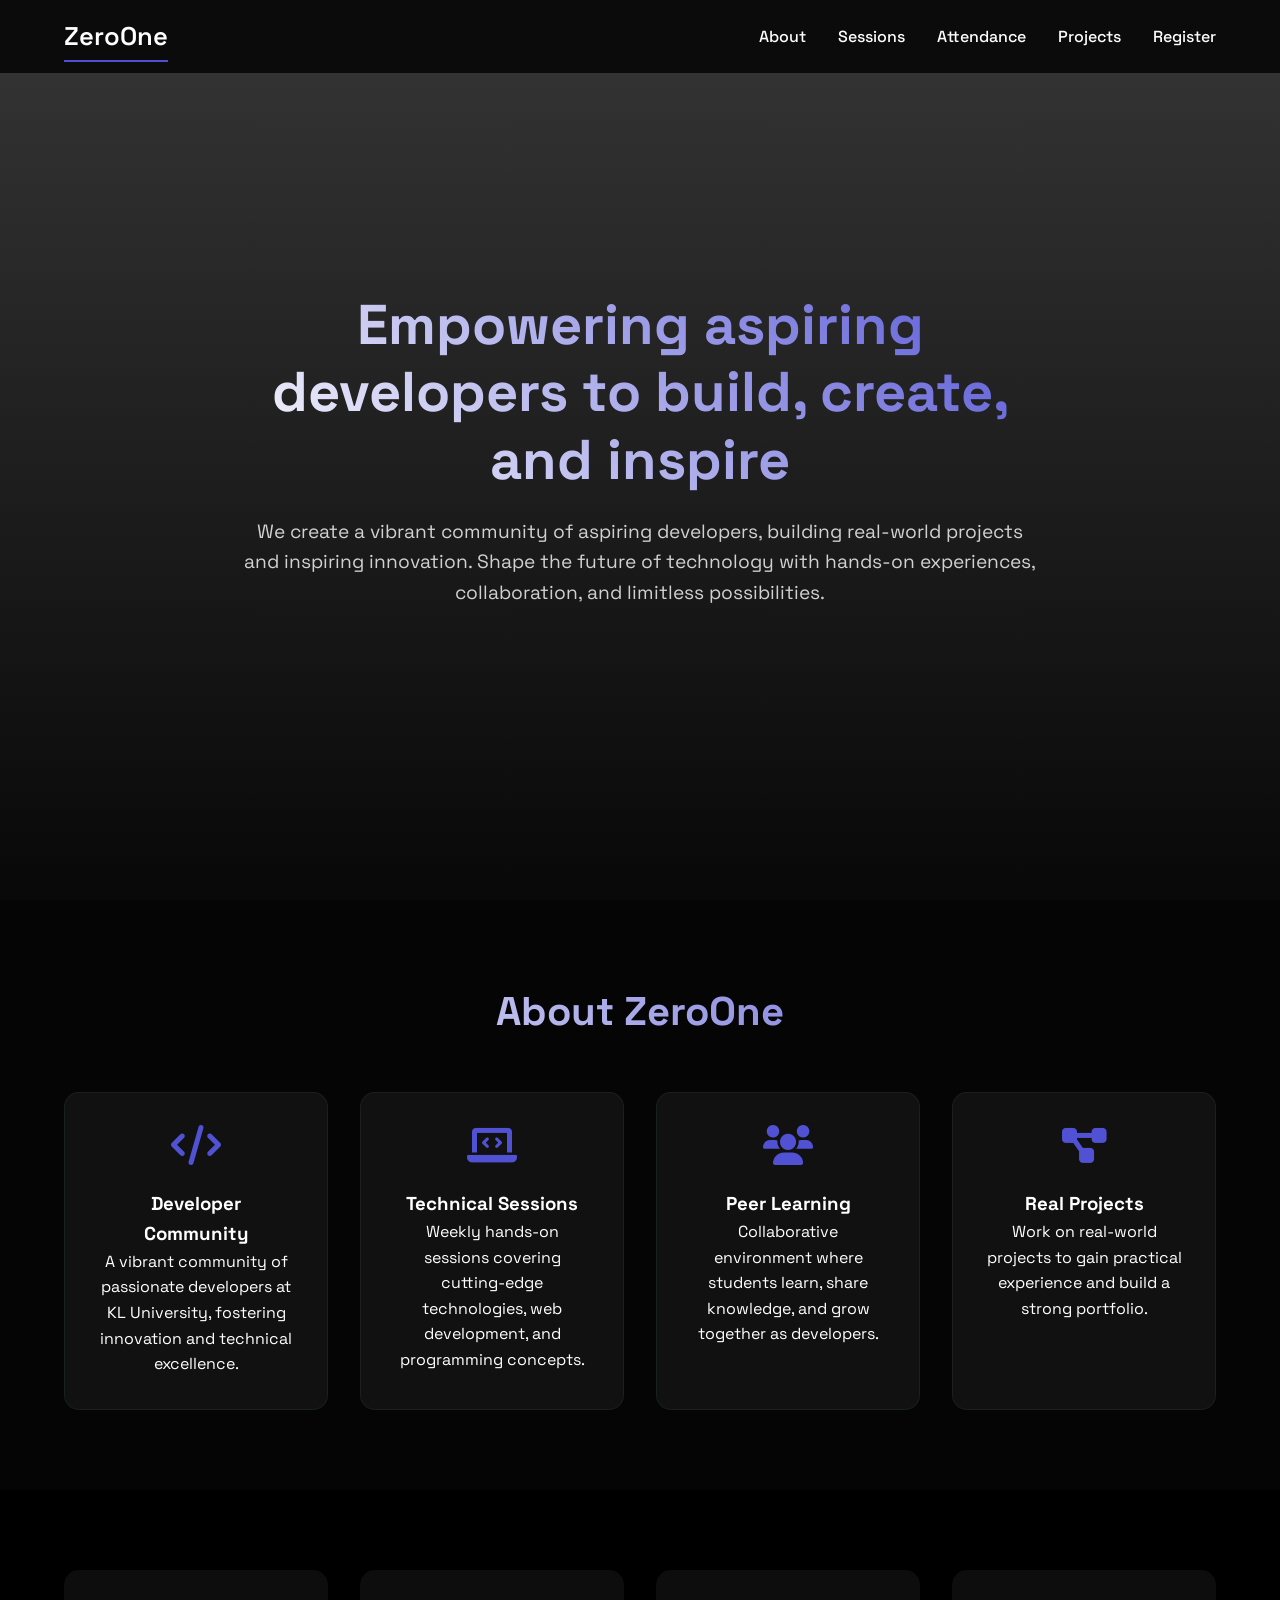
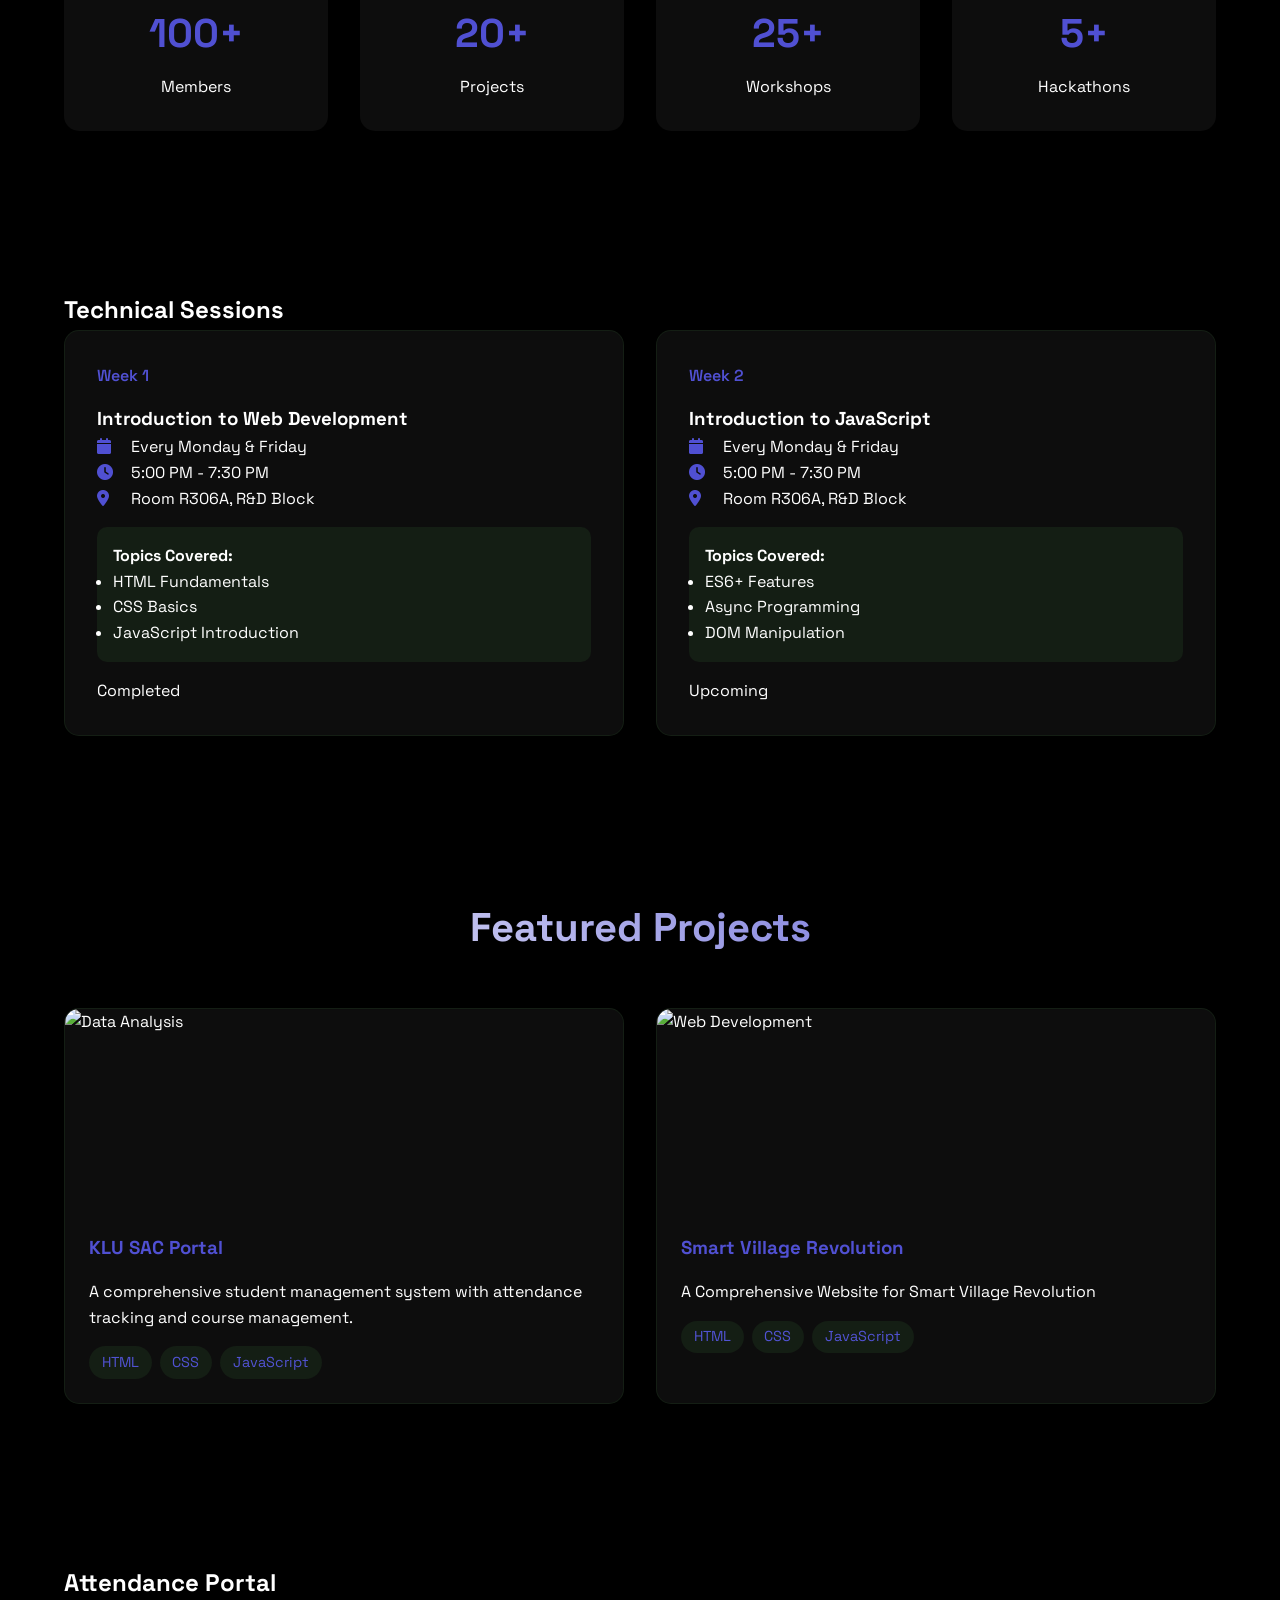
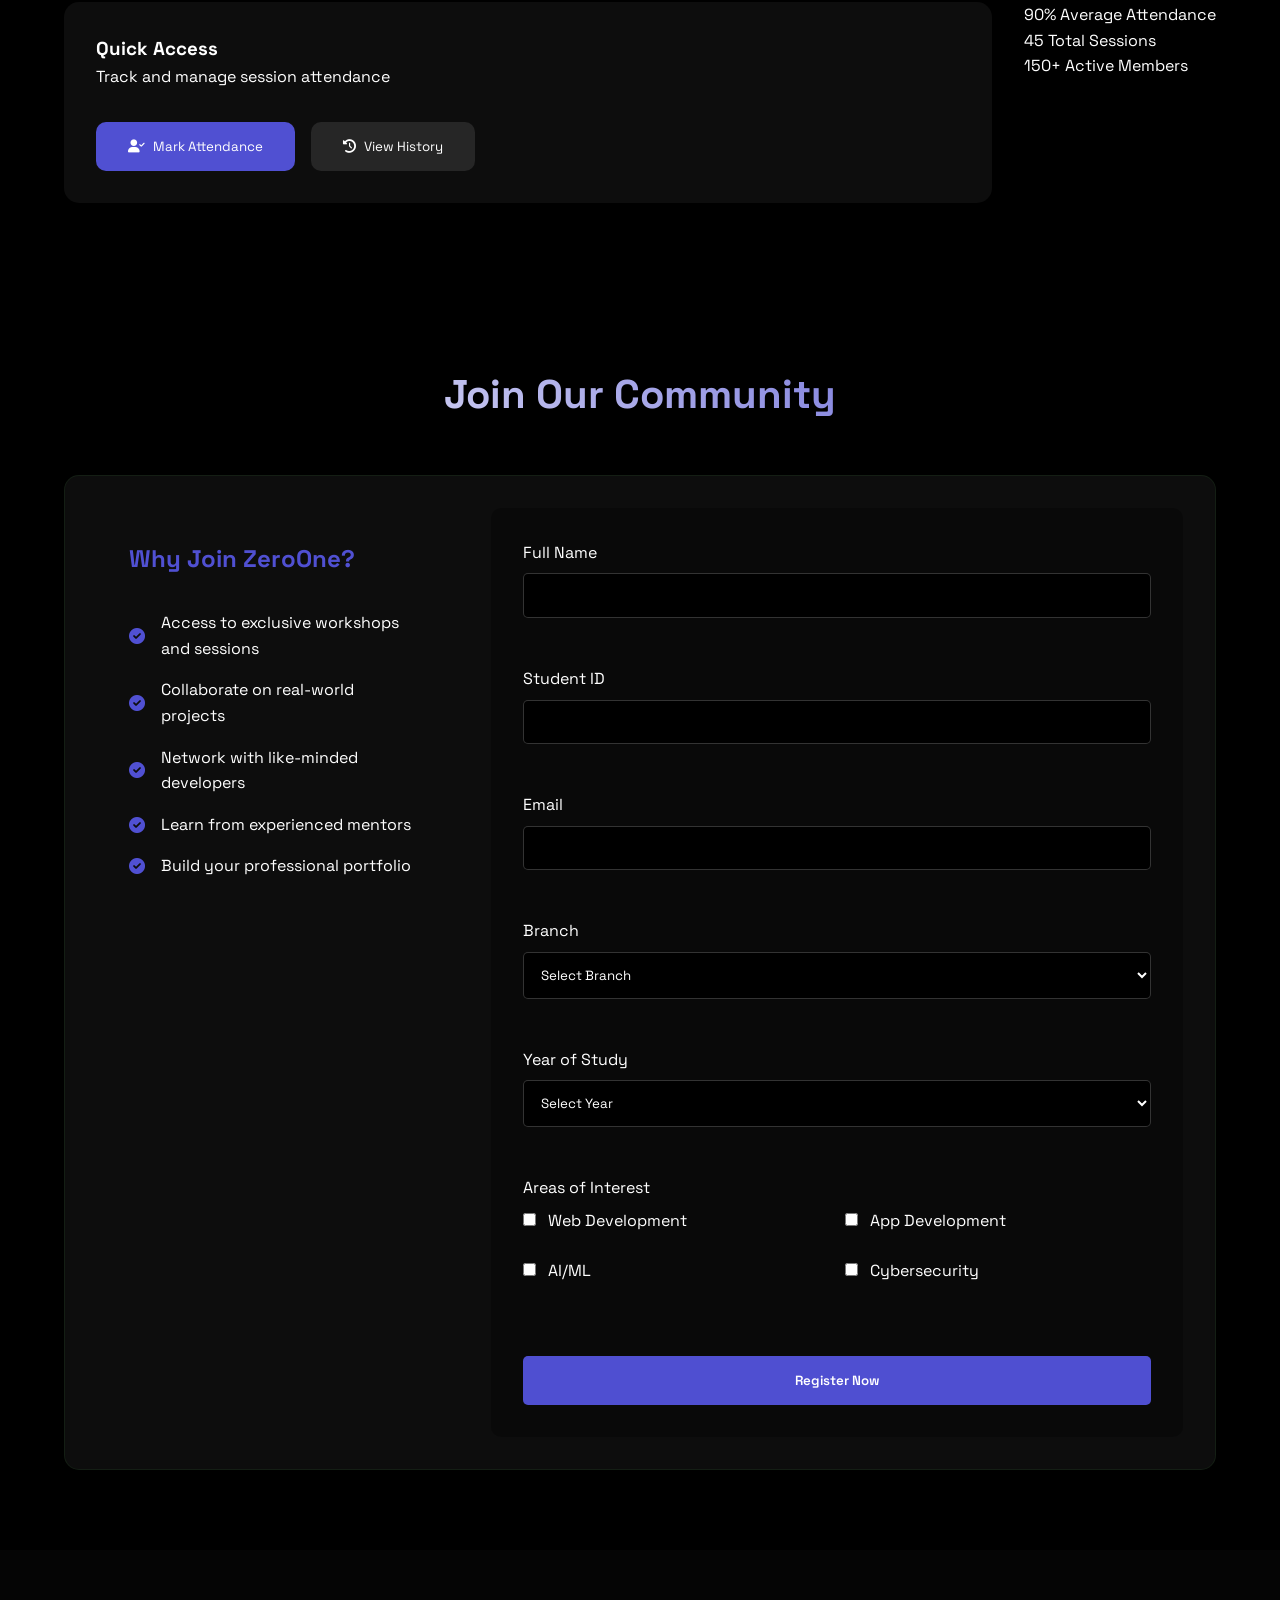
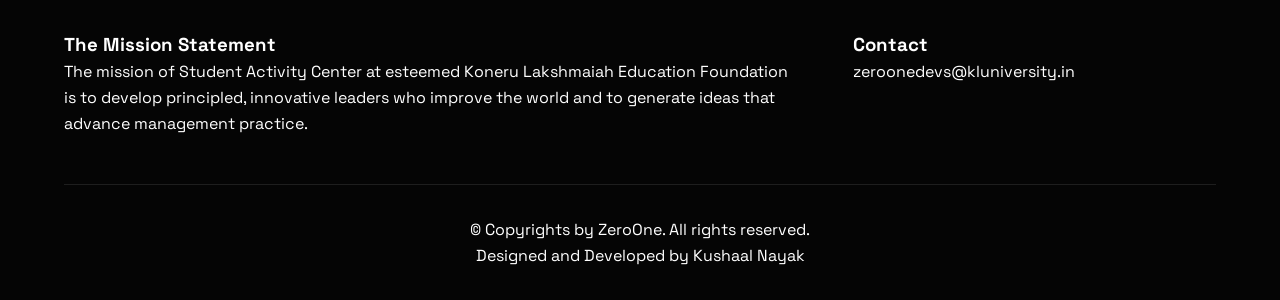
==== index.html @ 09f059a7 "added files" ====
<!DOCTYPE html>
<html lang="en">
<head>
    <meta charset="UTF-8">
    <meta name="viewport" content="width=device-width, initial-scale=1.0">
    <title>ZeroOne - KLU Developer Community</title>
    <link rel="stylesheet" href="index.css">
    <link href="https://fonts.googleapis.com/css2?family=Space+Grotesk:wght@400;500;600;700&display=swap" rel="stylesheet">
    <link rel="stylesheet" href="https://cdnjs.cloudflare.com/ajax/libs/font-awesome/6.0.0/css/all.min.css">
</head>
<body>
    <nav class="navbar">
        <div class="nav-content">
            <div class="logo">ZeroOne</div>
            <div class="nav-links">
                <a href="#about">About</a>
                <a href="#sessions">Sessions</a>
                <a href="#attendance">Attendance</a>
                <a href="#projects">Projects</a>
                <a href="#registration">Register</a>
            </div>
        </div>
    </nav>

    <section class="hero">
        <div class="hero-content">
            <h1>Empowering aspiring developers to build, create, and inspire</h1>
            <p>We create a vibrant community of aspiring developers, building real-world projects and inspiring innovation. Shape the future of technology with hands-on experiences, collaboration, and limitless possibilities.</p>
        </div>
    </section>

    <section id="about" class="about-club">
        <div class="club-info">
            <h2>About ZeroOne</h2>
            <div class="highlight-points">
                <div class="point-card">
                    <i class="fas fa-code"></i>
                    <h3>Developer Community</h3>
                    <p>A vibrant community of passionate developers at KL University, fostering innovation and technical excellence.</p>
                </div>
                <div class="point-card">
                    <i class="fas fa-laptop-code"></i>
                    <h3>Technical Sessions</h3>
                    <p>Weekly hands-on sessions covering cutting-edge technologies, web development, and programming concepts.</p>
                </div>
                <div class="point-card">
                    <i class="fas fa-users"></i>
                    <h3>Peer Learning</h3>
                    <p>Collaborative environment where students learn, share knowledge, and grow together as developers.</p>
                </div>
                <div class="point-card">
                    <i class="fas fa-project-diagram"></i>
                    <h3>Real Projects</h3>
                    <p>Work on real-world projects to gain practical experience and build a strong portfolio.</p>
                </div>
            </div>
        </div>
    </section>

    <section class="stats">
        <div class="stat-item">
            <h2>100+</h2>
            <p>Members</p>
        </div>
        <div class="stat-item">
            <h2>20+</h2>
            <p>Projects</p>
        </div>
        <div class="stat-item">
            <h2>25+</h2>
            <p>Workshops</p>
        </div>
        <div class="stat-item">
            <h2>5+</h2>
            <p>Hackathons</p>
        </div>
    </section>

    <section id="sessions" class="sessions">
        <h2>Technical Sessions</h2>
        <div class="session-grid">
            <div class="session-card">
                <div class="session-date">Week 1</div>
                <h3>Introduction to Web Development</h3>
                <div class="session-details">
                    <p><i class="fas fa-calendar"></i> Every Monday & Friday</p>
                    <p><i class="fas fa-clock"></i> 5:00 PM - 7:30 PM</p>
                    <p><i class="fas fa-map-marker-alt"></i> Room R306A, R&D Block</p>
                </div>
                <div class="session-topics">
                    <h4>Topics Covered:</h4>
                    <ul>    
                        <li>HTML Fundamentals</li>
                        <li>CSS Basics</li>
                        <li>JavaScript Introduction</li>
                    </ul>
                </div>
                <div class="session-status completed">Completed</div>
            </div>

            <div class="session-card">
                <div class="session-date">Week 2</div>
                <h3>Introduction to JavaScript</h3>
                <div class="session-details">
                    <p><i class="fas fa-calendar"></i> Every Monday & Friday</p>
                    <p><i class="fas fa-clock"></i> 5:00 PM - 7:30 PM</p>
                    <p><i class="fas fa-map-marker-alt"></i> Room R306A, R&D Block</p>
                </div>
                <div class="session-topics">
                    <h4>Topics Covered:</h4>
                    <ul>
                        <li>ES6+ Features</li>
                        <li>Async Programming</li>
                        <li>DOM Manipulation</li>
                    </ul>
                </div>
                <div class="session-status upcoming">Upcoming</div>
            </div>
        </div>
    </section>

    <section id="projects" class="projects">
        <h2>Featured Projects</h2>
        <div class="project-grid">
            <div class="project-card">
                <div class="project-image">
                    <img src="sac.png" alt="Data Analysis">
                </div>
                <div class="project-content">
                    <h3>KLU SAC Portal</h3>
                    <p>A comprehensive student management system with attendance tracking and course management.</p>
                    <div class="tech-stack">
                        <span>HTML</span>
                        <span>CSS</span>
                        <span>JavaScript</span>
                    </div>
                </div>
            </div>
            <div class="project-card">
                <div class="project-image">
                    <img src="svr.png" alt="Web Development">
                </div>
                <div class="project-content">
                    <h3>Smart Village Revolution</h3>
                    <p>A Comprehensive Website for Smart Village Revolution</p>
                    <div class="tech-stack">
                        <span>HTML</span>
                        <span>CSS</span>
                        <span>JavaScript</span>
                    </div>
                </div>
            </div>
        </div>
    </section>

    <section id="attendance" class="attendance-section">
        <h2>Attendance Portal</h2>
        <div class="attendance-overview">
            <div class="overview-card">
                <div class="overview-header">
                    <h3>Quick Access</h3>
                    <p>Track and manage session attendance</p>
                </div>
                <div class="overview-actions">
                    <button class="action-btn primary" onclick="showAttendanceForm()">
                        <i class="fas fa-user-check"></i>
                        Mark Attendance
                    </button>
                    <button class="action-btn secondary" onclick="showAttendanceHistory()">
                        <i class="fas fa-history"></i>
                        View History
                    </button>
                </div>
            </div>
            <div class="overview-stats">
                <div class="stat-box">
                    <span class="stat-number">90%</span>
                    <span class="stat-label">Average Attendance</span>
                </div>
                <div class="stat-box">
                    <span class="stat-number">45</span>
                    <span class="stat-label">Total Sessions</span>
                </div>
                <div class="stat-box">
                    <span class="stat-number">150+</span>
                    <span class="stat-label">Active Members</span>
                </div>
            </div>
        </div>

        <div id="attendanceModal" class="modal">
            <div class="modal-content">
                <h3>Mark Attendance</h3>
                <form id="attendanceForm">
                    <div class="form-group">
                        <label for="studentId">Student ID</label>
                        <input type="text" id="studentId" required>
                    </div>
                    <div class="form-group">
                        <label for="session">Session</label>
                        <select id="session" required>
                            <option value="">Select Session</option>
                            <option value="web-dev">Web Development</option>
                            <option value="js">Advanced JavaScript</option>
                            <option value="react">React Basics</option>
                        </select>
                    </div>
                    <div class="form-actions">
                        <button type="submit" class="submit-btn">Submit</button>
                        <button type="button" class="cancel-btn" onclick="closeModal()">Cancel</button>
                    </div>
                </form>
            </div>
        </div>
    </section>

    <section id="registration" class="registration">
        <h2>Join Our Community</h2>
        <div class="registration-container">
            <div class="registration-info">
                <h3>Why Join ZeroOne?</h3>
                <ul class="benefits-list">
                    <li><i class="fas fa-check-circle"></i> Access to exclusive workshops and sessions</li>
                    <li><i class="fas fa-check-circle"></i> Collaborate on real-world projects</li>
                    <li><i class="fas fa-check-circle"></i> Network with like-minded developers</li>
                    <li><i class="fas fa-check-circle"></i> Learn from experienced mentors</li>
                    <li><i class="fas fa-check-circle"></i> Build your professional portfolio</li>
                </ul>
            </div>
            <div class="registration-form-container">
                <form id="registrationForm" class="registration-form">
                    <div class="form-group">
                        <label for="fullName">Full Name</label>
                        <input type="text" id="fullName" name="fullName" required>
                    </div>
                    <div class="form-group">
                        <label for="regStudentId">Student ID</label>
                        <input type="text" id="regStudentId" name="studentId" required>
                    </div>
                    <div class="form-group">
                        <label for="email">Email</label>
                        <input type="email" id="email" name="email" required>
                    </div>
                    <div class="form-group">
                        <label for="branch">Branch</label>
                        <select id="branch" name="branch" required>
                            <option value="">Select Branch</option>
                            <option value="cse">Computer Science</option>
                            <option value="it">Information Technology</option>
                            <option value="ece">Electronics & Communication</option>
                            <option value="eee">Electrical & Electronics</option>
                        </select>
                    </div>
                    <div class="form-group">
                        <label for="year">Year of Study</label>
                        <select id="year" name="year" required>
                            <option value="">Select Year</option>
                            <option value="1">1st Year</option>
                            <option value="2">2nd Year</option>
                            <option value="3">3rd Year</option>
                            <option value="4">4th Year</option>
                        </select>
                    </div>
                    <div class="form-group">
                        <label for="interests">Areas of Interest</label>
                        <div class="checkbox-group">
                            <label class="checkbox-label">
                                <input type="checkbox" name="interests" value="web"> Web Development
                            </label>
                            <label class="checkbox-label">
                                <input type="checkbox" name="interests" value="app"> App Development
                            </label>
                            <label class="checkbox-label">
                                <input type="checkbox" name="interests" value="ai"> AI/ML
                            </label>
                            <label class="checkbox-label">
                                <input type="checkbox" name="interests" value="cybersecurity"> Cybersecurity
                            </label>
                        </div>
                    </div>
                    <button type="submit" class="register-btn">Register Now</button>
                </form>
            </div>
        </div>
    </section>

    <footer>
        <div class="footer-content">
            <div class="footer-section">
                <h3>The Mission Statement</h3>
                <p>The mission of Student Activity Center at esteemed Koneru Lakshmaiah Education Foundation is to develop principled, innovative leaders who improve the world and to generate ideas that advance management practice.</p>
            </div>
            <div class="footer-section">
                <h3>Contact</h3>
                <p>zeroonedevs@kluniversity.in</p>
            </div>
        </div>
        <div class="copyright">
            <p>© Copyrights by ZeroOne. All rights reserved.</p>
            <p>Designed and Developed by Kushaal Nayak </p>
        </div>
    </footer>

    <script>
        function showAttendanceForm() {
            document.getElementById('attendanceModal').style.display = 'flex';
        }

        function closeModal() {
            document.getElementById('attendanceModal').style.display = 'none';
        }

        document.getElementById('attendanceForm').addEventListener('submit', function(e) {
            e.preventDefault();
            alert('Attendance marked successfully!');
            closeModal();
        });

        window.onclick = function(event) {
            if (event.target == document.getElementById('attendanceModal')) {
                closeModal();
            }
        }

        document.querySelectorAll('a[href^="#"]').forEach(anchor => {
            anchor.addEventListener('click', function (e) {
                e.preventDefault();
                document.querySelector(this.getAttribute('href')).scrollIntoView({
                    behavior: 'smooth'
                });
            });
        });
    </script>
</body>
</html>
---- index.css ----
:root {
    --primary-color:rgba(91, 91, 241, 0.866);
    --dark-color: black;
    --light-color: #ffffff;
    --danger-color: #dc3545;
    --success-color:green;
}

* {
    margin: 0;
    padding: 0;
    box-sizing: border-box;
    font-family: 'Space Grotesk', sans-serif;
}
body {
    background: var(--dark-color);
    color: var(--light-color);
    line-height: 1.6;
}
.navbar {
    background: rgba(10, 10, 10, 0.95);
    padding: 1rem 5%;
    position: fixed;
    width: 100%;
    top: 0;
    z-index: 100;
    backdrop-filter: blur(10px);
}
.nav-content {
    display: flex;
    justify-content: space-between;
    align-items: center;
    max-width: 1400px;
    margin: 0 auto;
}

.logo {
    font-size: 1.6rem;
    font-weight: 600;
    color: var(light-color);
    position: relative;
}

.logo::after {
    content: '';
    position: absolute;
    bottom: -5px;
    left: 0;
    width: 100%;
    height: 2px;
    background: var(--primary-color);
}

.nav-links {
    display: flex;
    gap: 2rem;
}

.nav-links a {
    color: var(--light-color);
    text-decoration: none;
    font-weight: 500;
    position: relative;
    padding: 5px 0;
}

.nav-links a::after {
    content: '';
    position: absolute;
    bottom: -2px;
    left: 0;
    width: 0;
    height: 2px;
    background: var(--primary-color);
    transition: width 0.3s ease;
}

.nav-links a:hover::after {
    width: 100%;
}

/* Hero Section */
.hero {
    height: 100vh;
    display: flex;
    align-items: center;
    justify-content: center;
    text-align: center;
    padding: 0 5%;
    background: linear-gradient(rgba(255, 255, 255, 0.211), rgba(10, 10, 10, 0.8)),
                url('./background.jpg') center/cover;
}

.hero-content {
    max-width: 800px;
    animation: fadeIn 1s ease;
}

.hero h1 {
    font-size: 3.5rem;
    margin-bottom: 1.5rem;
    line-height: 1.2;
    background: linear-gradient(45deg, #fff, var(--primary-color));
    -webkit-background-clip: text;
    background-clip: text;
    color: transparent;
}

.hero p {
    font-size: 1.2rem;
    color: rgba(255, 255, 255, 0.8);
}

/* About Club Section */
.about-club {
    padding: 5rem 5%;
    background: rgba(255, 255, 255, 0.02);
}

.club-info {
    max-width: 1400px;
    margin: 0 auto;
}

.club-info h2 {
    text-align: center;
    font-size: 2.5rem;
    margin-bottom: 3rem;
    background: linear-gradient(45deg, #fff, var(--primary-color));
    -webkit-background-clip: text;
    background-clip: text;
    color: transparent;
}

.highlight-points {
    display: grid;
    grid-template-columns: repeat(auto-fit, minmax(250px, 1fr));
    gap: 2rem;
}

.point-card {
    background: rgba(255, 255, 255, 0.05);
    padding: 2rem;
    border-radius: 15px;
    text-align: center;
    transition: transform 0.3s;
    border: 1px solid rgba(76, 175, 80, 0.1);
}

.point-card:hover {
    transform: translateY(-10px);
    border-color: var(--primary-color);
    box-shadow: 0 10px 20px rgba(0, 0, 0, 0.2);
}

.point-card i {
    font-size: 2.5rem;
    color: var(--primary-color);
    margin-bottom: 1.5rem;
}

/* Stats Section */
.stats {
    padding: 5rem 5%;
    display: grid;
    grid-template-columns: repeat(4, 1fr);
    gap: 2rem;
    max-width: 1400px;
    margin: 0 auto;
}

.stat-item {
    text-align: center;
    padding: 2rem;
    background: rgba(255, 255, 255, 0.05);
    border-radius: 15px;
    transition: transform 0.3s;
}

.stat-item:hover {
    transform: translateY(-10px);
    background: rgba(76, 175, 80, 0.1);
}

.stat-item h2 {
    font-size: 2.5rem;
    color: var(--primary-color);
    margin-bottom: 0.5rem;
}

/* Sessions Section */
.sessions {
    padding: 5rem 5%;
    max-width: 1400px;
    margin: 0 auto;
}

.session-grid {
    display: grid;
    grid-template-columns: repeat(auto-fit, minmax(300px, 1fr));
    gap: 2rem;
}

.session-card {
    background: rgba(255, 255, 255, 0.05);
    border-radius: 15px;
    padding: 2rem;
    border: 1px solid rgba(76, 175, 80, 0.1);
    transition: transform 0.3s;
}

.session-card:hover {
    transform: translateY(-5px);
    border-color: var(--primary-color);
}

.session-date {
    color: var(--primary-color);
    font-weight: 600;
    margin-bottom: 1rem;
}

.session-details i {
    color: var(--primary-color);
    width: 20px;
    margin-right: 10px;
}

.session-topics {
    background: rgba(76, 175, 80, 0.1);
    padding: 1rem;
    border-radius: 10px;
    margin: 1rem 0;
}

/* Attendance Section */
.attendance-section {
    padding: 5rem 5%;
    max-width: 1400px;
    margin: 0 auto;
}

.attendance-overview {
    display: grid;
    grid-template-columns: 1fr auto;
    gap: 2rem;
}

.overview-card {
    background: rgba(255, 255, 255, 0.05);
    border-radius: 15px;
    padding: 2rem;
}

.overview-actions {
    display: flex;
    gap: 1rem;
    margin-top: 2rem;
}

.action-btn {
    padding: 1rem 2rem;
    border: none;
    border-radius: 10px;
    cursor: pointer;
    transition: all 0.3s;
    display: flex;
    align-items: center;
    gap: 0.5rem;
}

.action-btn.primary {
    background: var(--primary-color);
    color: var(--light-color);
}

.action-btn.secondary {
    background: rgba(255, 255, 255, 0.1);
    color: var(--light-color);
}

/* Modal Styles */
.modal {
    display: none;
    position: fixed;
    top: 0;
    left: 0;
    width: 100%;
    height: 100%;
    background: rgba(0, 0, 0, 0.8);
    justify-content: center;
    align-items: center;
    z-index: 1000;
}

.modal-content {
    background: var(--dark-color);
    padding: 2rem;
    border-radius: 15px;
    width: 90%;
    max-width: 500px;
    border: 1px solid rgba(76, 175, 80, 0.2);
}

.form-group {
    margin-bottom: 1.5rem;
}

.form-group label {
    display: block;
    margin-bottom: 0.5rem;
}

.form-group input,
.form-group select {
    width: 100%;
    padding: 0.8rem;
    background: black;
    border: 1px solid rgba(255, 255, 255, 0.2);
    border-radius: 5px;
    color: var(--light-color);
}

.form-actions {
    display: flex;
    gap: 1rem;
    margin-top: 2rem;
}

.submit-btn,
.cancel-btn {
    padding: 0.8rem 1.5rem;
    border: none;
    border-radius: 5px;
    cursor: pointer;
    transition: all 0.3s;
}

.submit-btn {
    background: var(--primary-color);
    color: var(--light-color);
}

.cancel-btn {
    background: rgba(255, 255, 255, 0.1);
    color: var(--light-color);
}
/* Footer */
footer {
    background: rgba(255, 255, 255, 0.02);
    padding: 5rem 5% 2rem;
}

.footer-content {
    max-width: 1400px;
    margin: 0 auto;
    display: grid;
    grid-template-columns: 2fr 1fr;
    gap: 4rem;
}

.copyright {
    text-align: center;
    margin-top: 3rem;
    padding-top: 2rem;
    border-top: 1px solid rgba(255, 255, 255, 0.1);
}

/* Animations */
@keyframes fadeIn {
    from { opacity: 0; }
    to { opacity: 1; }
}

/* Responsive Design */
@media (max-width: 768px) {
    .nav-links {
        display: none;
    }
    
    .stats {
        grid-template-columns: repeat(2, 1fr);
    }
    
    .attendance-overview {
        grid-template-columns: 1fr;
    }
    
    .hero h1 {
        font-size: 2.5rem;
    }
}

@media (max-width: 480px) {
    .stats {
        grid-template-columns: 1fr;
    }
    
    .footer-content {
        grid-template-columns: 1fr;
        gap: 2rem;
    }
}

/* Project Section */
.projects {
    padding: 5rem 5%;
    max-width: 1400px;
    margin: 0 auto;
}

.projects h2 {
    text-align: center;
    font-size: 2.5rem;
    margin-bottom: 3rem;
    background: linear-gradient(45deg, #fff, var(--primary-color));
    -webkit-background-clip: text;
    background-clip: text;
    color: transparent;
}

.project-grid {
    display: grid;
    grid-template-columns: repeat(auto-fit, minmax(300px, 1fr));
    gap: 2rem;
}

.project-card {
    background: rgba(255, 255, 255, 0.05);
    border-radius: 15px;
    overflow: hidden;
    transition: transform 0.3s;
    border: 1px solid rgba(76, 175, 80, 0.1);
}

.project-card:hover {
    transform: translateY(-10px);
    border-color: var(--primary-color);
    box-shadow: 0 10px 20px rgba(0, 0, 0, 0.2);
}

.project-image {
    width: 100%;
    height: 200px;
    overflow: hidden;
}

.project-image img {
    width: 100%;
    height: 100%;
    object-fit: cover;
}

.project-content {
    padding: 1.5rem;
}

.project-content h3 {
    color: var(--primary-color);
    margin-bottom: 1rem;
}

.tech-stack {
    display: flex;
    gap: 0.5rem;
    margin-top: 1rem;
    flex-wrap: wrap;
}

.tech-stack span {
    background: rgba(76, 175, 80, 0.1);
    padding: 0.3rem 0.8rem;
    border-radius: 20px;
    font-size: 0.9rem;
    color: var(--primary-color);
}

/* Success Message */
.success-message {
    background: var(--success-color);
    color: var(--light-color);
    padding: 1rem;
    border-radius: 5px;
    text-align: center;
    margin-top: 1rem;
    animation: fadeIn 0.3s ease;
}

/* Registration Section */
.registration {
    padding: 5rem 5%;
    max-width: 1400px;
    margin: 0 auto;
}

.registration h2 {
    text-align: center;
    font-size: 2.5rem;
    margin-bottom: 3rem;
    background: linear-gradient(45deg, #fff, var(--primary-color));
    -webkit-background-clip: text;
    background-clip: text;
    color: transparent;
}

.registration-container {
    display: grid;
    grid-template-columns: 1fr 2fr;
    gap: 3rem;
    background: rgba(255, 255, 255, 0.05);
    border-radius: 15px;
    padding: 2rem;
    border: 1px solid rgba(76, 175, 80, 0.1);
}

.registration-info {
    padding: 2rem;
}

.registration-info h3 {
    color: var(--primary-color);
    margin-bottom: 2rem;
    font-size: 1.5rem;
}

.benefits-list {
    list-style: none;
}

.benefits-list li {
    margin-bottom: 1rem;
    display: flex;
    align-items: center;
    gap: 1rem;
}

.benefits-list i {
    color: var(--primary-color);
}

.registration-form-container {
    padding: 2rem;
    background: rgba(0, 0, 0, 0.3);
    border-radius: 10px;
}

.registration-form {
    display: grid;
    gap: 1.5rem;
}

.checkbox-group {
    display: grid;
    grid-template-columns: repeat(2, 1fr);
    gap: 1rem;
    margin-top: 0.5rem;
}

.checkbox-label {
    display: flex;
    align-items: center;
    gap: 0.5rem;
    cursor: pointer;
}

.checkbox-label input[type="checkbox"] {
    width: auto;
    margin-right: 0.5rem;
}

.register-btn {
    background: var(--primary-color);
    color: var(--light-color);
    padding: 1rem 2rem;
    border: none;
    border-radius: 5px;
    cursor: pointer;
    font-weight: 600;
    transition: all 0.3s;
    width: 100%;
    margin-top: 1rem;
}

.register-btn:hover {
    transform: translateY(-2px);
    box-shadow: 0 5px 15px rgba(76, 175, 80, 0.2);
}

/* Add this to your existing media queries */
@media (max-width: 768px) {
    .registration-container {
        grid-template-columns: 1fr;
    }
    
    .checkbox-group {
        grid-template-columns: 1fr;
    }
}
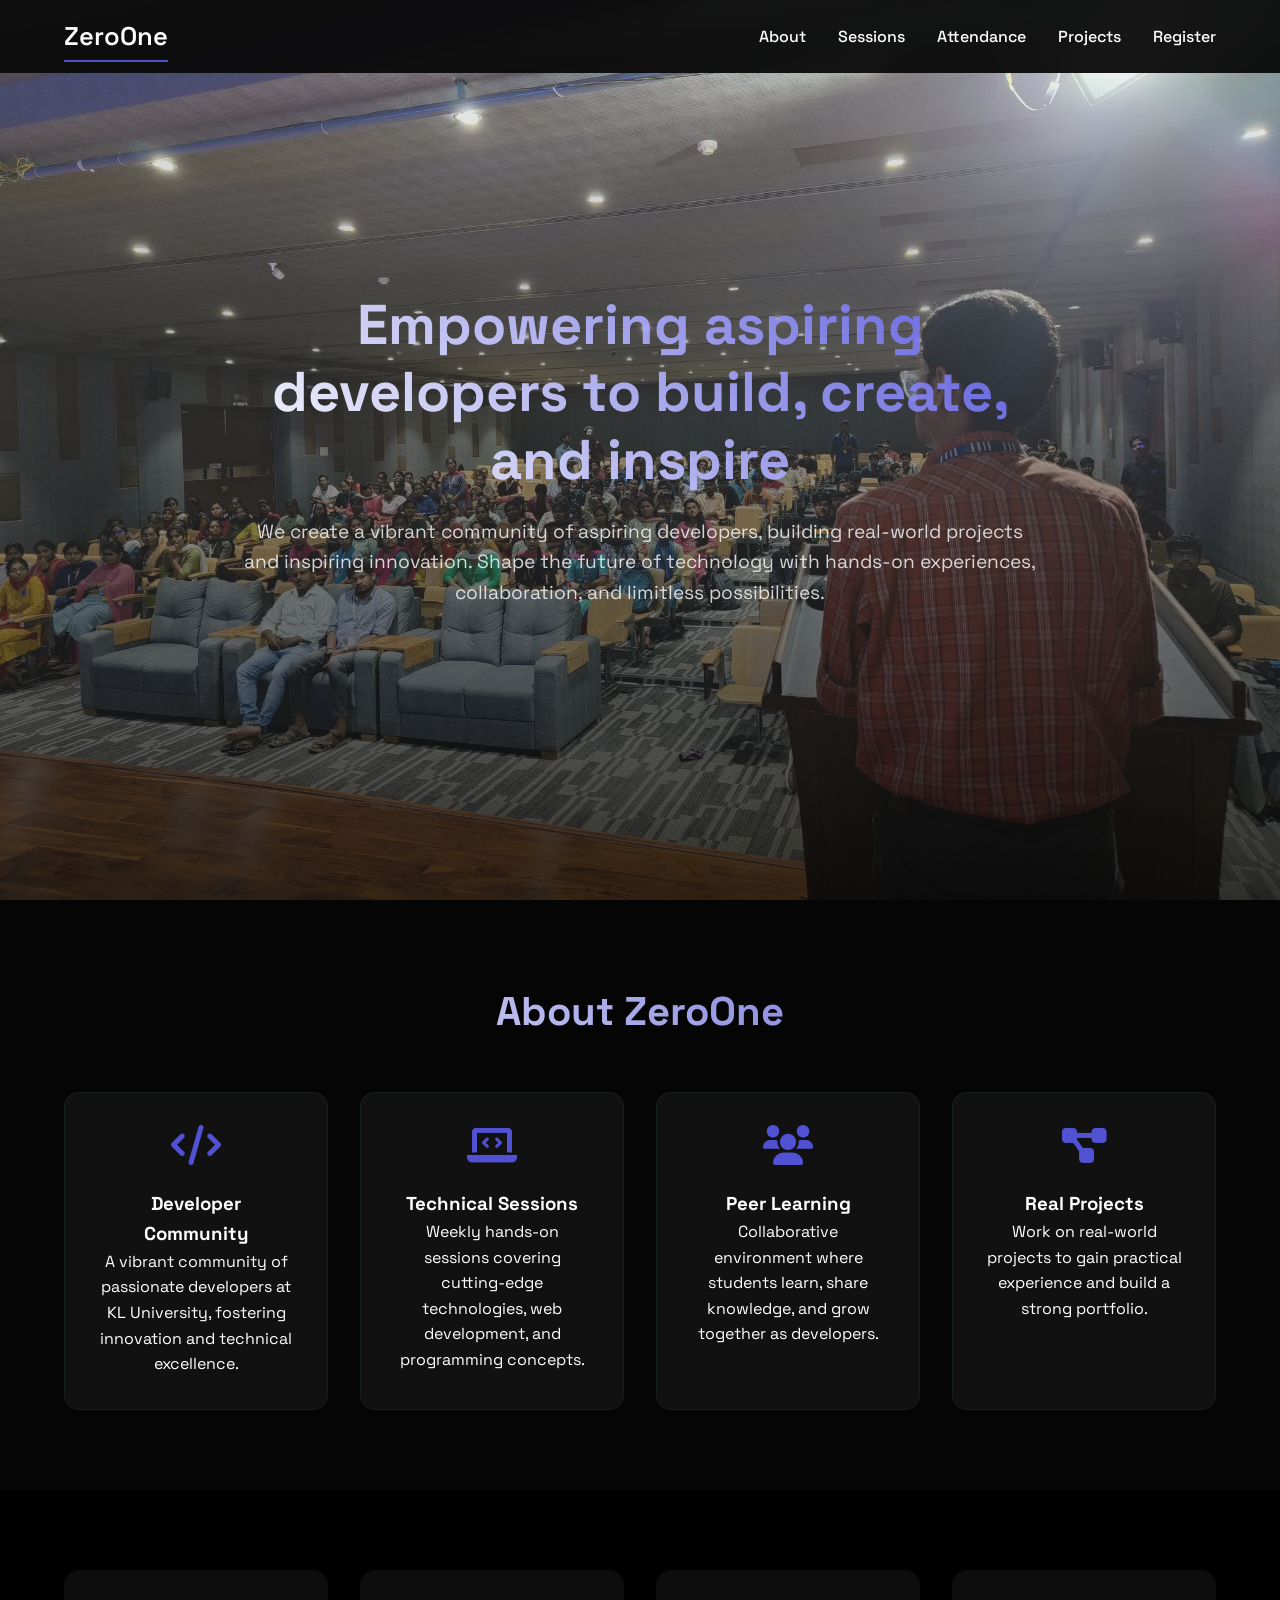
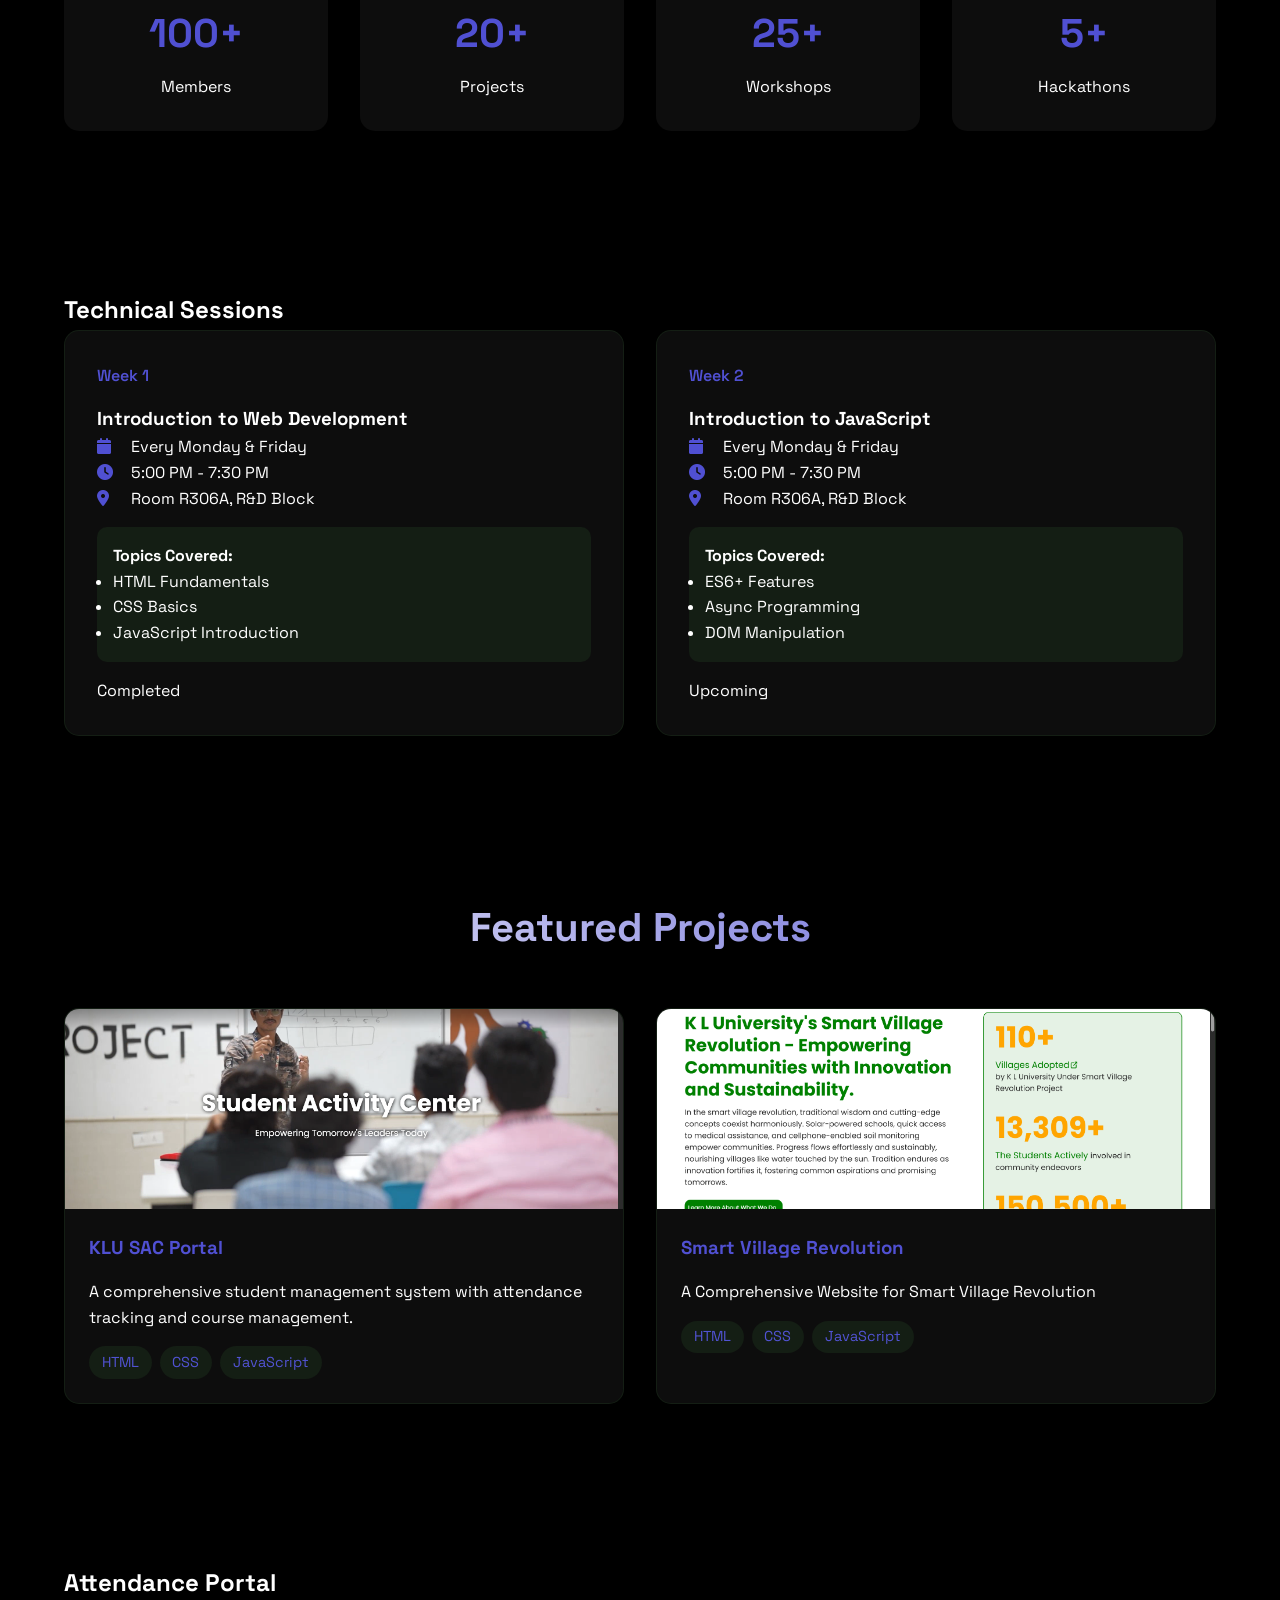
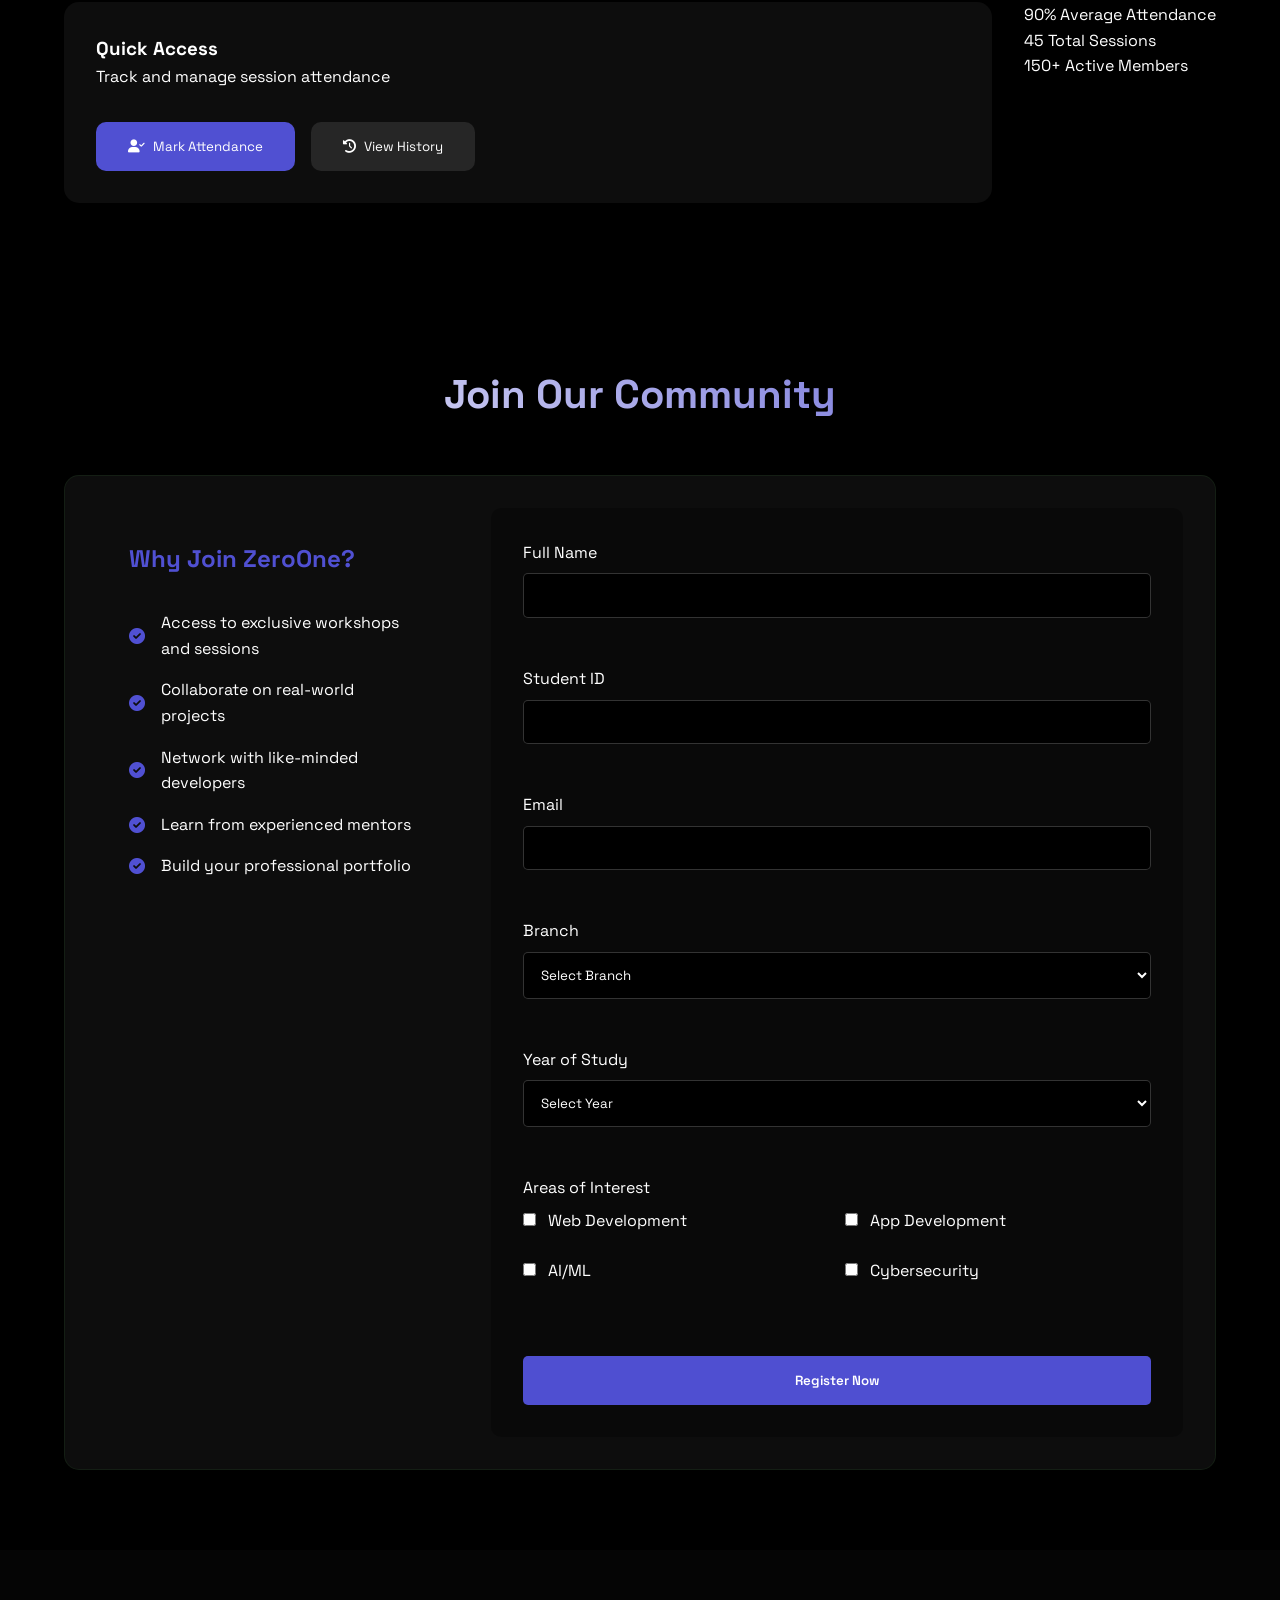
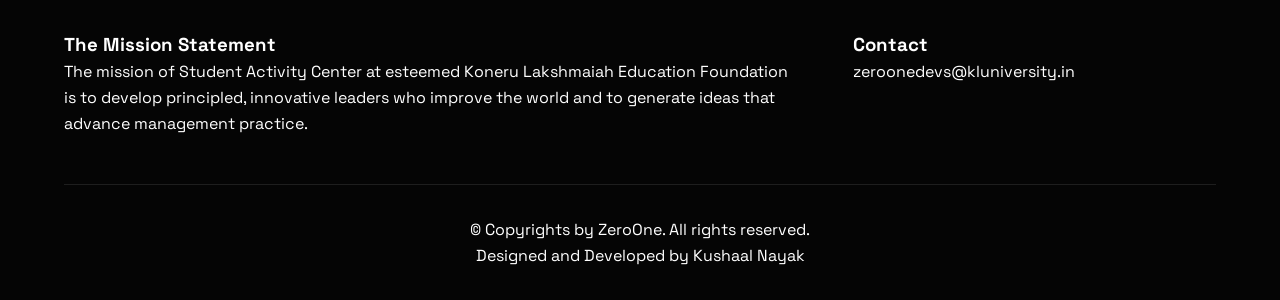
==== commit 0a81c76e: "Add files via upload" ====
--- a/index.html
+++ b/index.html
@@ -1,335 +1,336 @@
-<!DOCTYPE html>
-<html lang="en">
-<head>
-    <meta charset="UTF-8">
-    <meta name="viewport" content="width=device-width, initial-scale=1.0">
-    <title>ZeroOne - KLU Developer Community</title>
-    <link rel="stylesheet" href="index.css">
-    <link href="https://fonts.googleapis.com/css2?family=Space+Grotesk:wght@400;500;600;700&display=swap" rel="stylesheet">
-    <link rel="stylesheet" href="https://cdnjs.cloudflare.com/ajax/libs/font-awesome/6.0.0/css/all.min.css">
-</head>
-<body>
-    <nav class="navbar">
-        <div class="nav-content">
-            <div class="logo">ZeroOne</div>
-            <div class="nav-links">
-                <a href="#about">About</a>
-                <a href="#sessions">Sessions</a>
-                <a href="#attendance">Attendance</a>
-                <a href="#projects">Projects</a>
-                <a href="#registration">Register</a>
-            </div>
-        </div>
-    </nav>
-
-    <section class="hero">
-        <div class="hero-content">
-            <h1>Empowering aspiring developers to build, create, and inspire</h1>
-            <p>We create a vibrant community of aspiring developers, building real-world projects and inspiring innovation. Shape the future of technology with hands-on experiences, collaboration, and limitless possibilities.</p>
-        </div>
-    </section>
-
-    <section id="about" class="about-club">
-        <div class="club-info">
-            <h2>About ZeroOne</h2>
-            <div class="highlight-points">
-                <div class="point-card">
-                    <i class="fas fa-code"></i>
-                    <h3>Developer Community</h3>
-                    <p>A vibrant community of passionate developers at KL University, fostering innovation and technical excellence.</p>
-                </div>
-                <div class="point-card">
-                    <i class="fas fa-laptop-code"></i>
-                    <h3>Technical Sessions</h3>
-                    <p>Weekly hands-on sessions covering cutting-edge technologies, web development, and programming concepts.</p>
-                </div>
-                <div class="point-card">
-                    <i class="fas fa-users"></i>
-                    <h3>Peer Learning</h3>
-                    <p>Collaborative environment where students learn, share knowledge, and grow together as developers.</p>
-                </div>
-                <div class="point-card">
-                    <i class="fas fa-project-diagram"></i>
-                    <h3>Real Projects</h3>
-                    <p>Work on real-world projects to gain practical experience and build a strong portfolio.</p>
-                </div>
-            </div>
-        </div>
-    </section>
-
-    <section class="stats">
-        <div class="stat-item">
-            <h2>100+</h2>
-            <p>Members</p>
-        </div>
-        <div class="stat-item">
-            <h2>20+</h2>
-            <p>Projects</p>
-        </div>
-        <div class="stat-item">
-            <h2>25+</h2>
-            <p>Workshops</p>
-        </div>
-        <div class="stat-item">
-            <h2>5+</h2>
-            <p>Hackathons</p>
-        </div>
-    </section>
-
-    <section id="sessions" class="sessions">
-        <h2>Technical Sessions</h2>
-        <div class="session-grid">
-            <div class="session-card">
-                <div class="session-date">Week 1</div>
-                <h3>Introduction to Web Development</h3>
-                <div class="session-details">
-                    <p><i class="fas fa-calendar"></i> Every Monday & Friday</p>
-                    <p><i class="fas fa-clock"></i> 5:00 PM - 7:30 PM</p>
-                    <p><i class="fas fa-map-marker-alt"></i> Room R306A, R&D Block</p>
-                </div>
-                <div class="session-topics">
-                    <h4>Topics Covered:</h4>
-                    <ul>    
-                        <li>HTML Fundamentals</li>
-                        <li>CSS Basics</li>
-                        <li>JavaScript Introduction</li>
-                    </ul>
-                </div>
-                <div class="session-status completed">Completed</div>
-            </div>
-
-            <div class="session-card">
-                <div class="session-date">Week 2</div>
-                <h3>Introduction to JavaScript</h3>
-                <div class="session-details">
-                    <p><i class="fas fa-calendar"></i> Every Monday & Friday</p>
-                    <p><i class="fas fa-clock"></i> 5:00 PM - 7:30 PM</p>
-                    <p><i class="fas fa-map-marker-alt"></i> Room R306A, R&D Block</p>
-                </div>
-                <div class="session-topics">
-                    <h4>Topics Covered:</h4>
-                    <ul>
-                        <li>ES6+ Features</li>
-                        <li>Async Programming</li>
-                        <li>DOM Manipulation</li>
-                    </ul>
-                </div>
-                <div class="session-status upcoming">Upcoming</div>
-            </div>
-        </div>
-    </section>
-
-    <section id="projects" class="projects">
-        <h2>Featured Projects</h2>
-        <div class="project-grid">
-            <div class="project-card">
-                <div class="project-image">
-                    <img src="sac.png" alt="Data Analysis">
-                </div>
-                <div class="project-content">
-                    <h3>KLU SAC Portal</h3>
-                    <p>A comprehensive student management system with attendance tracking and course management.</p>
-                    <div class="tech-stack">
-                        <span>HTML</span>
-                        <span>CSS</span>
-                        <span>JavaScript</span>
-                    </div>
-                </div>
-            </div>
-            <div class="project-card">
-                <div class="project-image">
-                    <img src="svr.png" alt="Web Development">
-                </div>
-                <div class="project-content">
-                    <h3>Smart Village Revolution</h3>
-                    <p>A Comprehensive Website for Smart Village Revolution</p>
-                    <div class="tech-stack">
-                        <span>HTML</span>
-                        <span>CSS</span>
-                        <span>JavaScript</span>
-                    </div>
-                </div>
-            </div>
-        </div>
-    </section>
-
-    <section id="attendance" class="attendance-section">
-        <h2>Attendance Portal</h2>
-        <div class="attendance-overview">
-            <div class="overview-card">
-                <div class="overview-header">
-                    <h3>Quick Access</h3>
-                    <p>Track and manage session attendance</p>
-                </div>
-                <div class="overview-actions">
-                    <button class="action-btn primary" onclick="showAttendanceForm()">
-                        <i class="fas fa-user-check"></i>
-                        Mark Attendance
-                    </button>
-                    <button class="action-btn secondary" onclick="showAttendanceHistory()">
-                        <i class="fas fa-history"></i>
-                        View History
-                    </button>
-                </div>
-            </div>
-            <div class="overview-stats">
-                <div class="stat-box">
-                    <span class="stat-number">90%</span>
-                    <span class="stat-label">Average Attendance</span>
-                </div>
-                <div class="stat-box">
-                    <span class="stat-number">45</span>
-                    <span class="stat-label">Total Sessions</span>
-                </div>
-                <div class="stat-box">
-                    <span class="stat-number">150+</span>
-                    <span class="stat-label">Active Members</span>
-                </div>
-            </div>
-        </div>
-
-        <div id="attendanceModal" class="modal">
-            <div class="modal-content">
-                <h3>Mark Attendance</h3>
-                <form id="attendanceForm">
-                    <div class="form-group">
-                        <label for="studentId">Student ID</label>
-                        <input type="text" id="studentId" required>
-                    </div>
-                    <div class="form-group">
-                        <label for="session">Session</label>
-                        <select id="session" required>
-                            <option value="">Select Session</option>
-                            <option value="web-dev">Web Development</option>
-                            <option value="js">Advanced JavaScript</option>
-                            <option value="react">React Basics</option>
-                        </select>
-                    </div>
-                    <div class="form-actions">
-                        <button type="submit" class="submit-btn">Submit</button>
-                        <button type="button" class="cancel-btn" onclick="closeModal()">Cancel</button>
-                    </div>
-                </form>
-            </div>
-        </div>
-    </section>
-
-    <section id="registration" class="registration">
-        <h2>Join Our Community</h2>
-        <div class="registration-container">
-            <div class="registration-info">
-                <h3>Why Join ZeroOne?</h3>
-                <ul class="benefits-list">
-                    <li><i class="fas fa-check-circle"></i> Access to exclusive workshops and sessions</li>
-                    <li><i class="fas fa-check-circle"></i> Collaborate on real-world projects</li>
-                    <li><i class="fas fa-check-circle"></i> Network with like-minded developers</li>
-                    <li><i class="fas fa-check-circle"></i> Learn from experienced mentors</li>
-                    <li><i class="fas fa-check-circle"></i> Build your professional portfolio</li>
-                </ul>
-            </div>
-            <div class="registration-form-container">
-                <form id="registrationForm" class="registration-form">
-                    <div class="form-group">
-                        <label for="fullName">Full Name</label>
-                        <input type="text" id="fullName" name="fullName" required>
-                    </div>
-                    <div class="form-group">
-                        <label for="regStudentId">Student ID</label>
-                        <input type="text" id="regStudentId" name="studentId" required>
-                    </div>
-                    <div class="form-group">
-                        <label for="email">Email</label>
-                        <input type="email" id="email" name="email" required>
-                    </div>
-                    <div class="form-group">
-                        <label for="branch">Branch</label>
-                        <select id="branch" name="branch" required>
-                            <option value="">Select Branch</option>
-                            <option value="cse">Computer Science</option>
-                            <option value="it">Information Technology</option>
-                            <option value="ece">Electronics & Communication</option>
-                            <option value="eee">Electrical & Electronics</option>
-                        </select>
-                    </div>
-                    <div class="form-group">
-                        <label for="year">Year of Study</label>
-                        <select id="year" name="year" required>
-                            <option value="">Select Year</option>
-                            <option value="1">1st Year</option>
-                            <option value="2">2nd Year</option>
-                            <option value="3">3rd Year</option>
-                            <option value="4">4th Year</option>
-                        </select>
-                    </div>
-                    <div class="form-group">
-                        <label for="interests">Areas of Interest</label>
-                        <div class="checkbox-group">
-                            <label class="checkbox-label">
-                                <input type="checkbox" name="interests" value="web"> Web Development
-                            </label>
-                            <label class="checkbox-label">
-                                <input type="checkbox" name="interests" value="app"> App Development
-                            </label>
-                            <label class="checkbox-label">
-                                <input type="checkbox" name="interests" value="ai"> AI/ML
-                            </label>
-                            <label class="checkbox-label">
-                                <input type="checkbox" name="interests" value="cybersecurity"> Cybersecurity
-                            </label>
-                        </div>
-                    </div>
-                    <button type="submit" class="register-btn">Register Now</button>
-                </form>
-            </div>
-        </div>
-    </section>
-
-    <footer>
-        <div class="footer-content">
-            <div class="footer-section">
-                <h3>The Mission Statement</h3>
-                <p>The mission of Student Activity Center at esteemed Koneru Lakshmaiah Education Foundation is to develop principled, innovative leaders who improve the world and to generate ideas that advance management practice.</p>
-            </div>
-            <div class="footer-section">
-                <h3>Contact</h3>
-                <p>zeroonedevs@kluniversity.in</p>
-            </div>
-        </div>
-        <div class="copyright">
-            <p>© Copyrights by ZeroOne. All rights reserved.</p>
-            <p>Designed and Developed by Kushaal Nayak </p>
-        </div>
-    </footer>
-
-    <script>
-        function showAttendanceForm() {
-            document.getElementById('attendanceModal').style.display = 'flex';
-        }
-
-        function closeModal() {
-            document.getElementById('attendanceModal').style.display = 'none';
-        }
-
-        document.getElementById('attendanceForm').addEventListener('submit', function(e) {
-            e.preventDefault();
-            alert('Attendance marked successfully!');
-            closeModal();
-        });
-
-        window.onclick = function(event) {
-            if (event.target == document.getElementById('attendanceModal')) {
-                closeModal();
-            }
-        }
-
-        document.querySelectorAll('a[href^="#"]').forEach(anchor => {
-            anchor.addEventListener('click', function (e) {
-                e.preventDefault();
-                document.querySelector(this.getAttribute('href')).scrollIntoView({
-                    behavior: 'smooth'
-                });
-            });
-        });
-    </script>
-</body>
-</html>
+<!DOCTYPE html>
+<html lang="en">
+<head>
+    <meta charset="UTF-8">
+    <meta name="viewport" content="width=device-width, initial-scale=1.0">
+    <title>ZeroOne - KLU Developer Community</title>
+    <link rel="stylesheet" href="index.css">
+    <link href="https://fonts.googleapis.com/css2?family=Space+Grotesk:wght@400;500;600;700&display=swap" rel="stylesheet">
+    <link rel="stylesheet" href="https://cdnjs.cloudflare.com/ajax/libs/font-awesome/6.0.0/css/all.min.css">
+    <link rel="icon" type="image/png" href="icon4.png" />
+</head>
+<body>
+    <nav class="navbar">
+        <div class="nav-content">
+            <div class="logo">ZeroOne</div>
+            <div class="nav-links">
+                <a href="#about">About</a>
+                <a href="#sessions">Sessions</a>
+                <a href="#attendance">Attendance</a>
+                <a href="#projects">Projects</a>
+                <a href="#registration">Register</a>
+            </div>
+        </div>
+    </nav>
+
+    <section class="hero">
+        <div class="hero-content">
+            <h1>Empowering aspiring developers to build, create, and inspire</h1>
+            <p>We create a vibrant community of aspiring developers, building real-world projects and inspiring innovation. Shape the future of technology with hands-on experiences, collaboration, and limitless possibilities.</p>
+        </div>
+    </section>
+
+    <section id="about" class="about-club">
+        <div class="club-info">
+            <h2>About ZeroOne</h2>
+            <div class="highlight-points">
+                <div class="point-card">
+                    <i class="fas fa-code"></i>
+                    <h3>Developer Community</h3>
+                    <p>A vibrant community of passionate developers at KL University, fostering innovation and technical excellence.</p>
+                </div>
+                <div class="point-card">
+                    <i class="fas fa-laptop-code"></i>
+                    <h3>Technical Sessions</h3>
+                    <p>Weekly hands-on sessions covering cutting-edge technologies, web development, and programming concepts.</p>
+                </div>
+                <div class="point-card">
+                    <i class="fas fa-users"></i>
+                    <h3>Peer Learning</h3>
+                    <p>Collaborative environment where students learn, share knowledge, and grow together as developers.</p>
+                </div>
+                <div class="point-card">
+                    <i class="fas fa-project-diagram"></i>
+                    <h3>Real Projects</h3>
+                    <p>Work on real-world projects to gain practical experience and build a strong portfolio.</p>
+                </div>
+            </div>
+        </div>
+    </section>
+
+    <section class="stats">
+        <div class="stat-item">
+            <h2>100+</h2>
+            <p>Members</p>
+        </div>
+        <div class="stat-item">
+            <h2>20+</h2>
+            <p>Projects</p>
+        </div>
+        <div class="stat-item">
+            <h2>25+</h2>
+            <p>Workshops</p>
+        </div>
+        <div class="stat-item">
+            <h2>5+</h2>
+            <p>Hackathons</p>
+        </div>
+    </section>
+
+    <section id="sessions" class="sessions">
+        <h2>Technical Sessions</h2>
+        <div class="session-grid">
+            <div class="session-card">
+                <div class="session-date">Week 1</div>
+                <h3>Introduction to Web Development</h3>
+                <div class="session-details">
+                    <p><i class="fas fa-calendar"></i> Every Monday & Friday</p>
+                    <p><i class="fas fa-clock"></i> 5:00 PM - 7:30 PM</p>
+                    <p><i class="fas fa-map-marker-alt"></i> Room R306A, R&D Block</p>
+                </div>
+                <div class="session-topics">
+                    <h4>Topics Covered:</h4>
+                    <ul>    
+                        <li>HTML Fundamentals</li>
+                        <li>CSS Basics</li>
+                        <li>JavaScript Introduction</li>
+                    </ul>
+                </div>
+                <div class="session-status completed">Completed</div>
+            </div>
+
+            <div class="session-card">
+                <div class="session-date">Week 2</div>
+                <h3>Introduction to JavaScript</h3>
+                <div class="session-details">
+                    <p><i class="fas fa-calendar"></i> Every Monday & Friday</p>
+                    <p><i class="fas fa-clock"></i> 5:00 PM - 7:30 PM</p>
+                    <p><i class="fas fa-map-marker-alt"></i> Room R306A, R&D Block</p>
+                </div>
+                <div class="session-topics">
+                    <h4>Topics Covered:</h4>
+                    <ul>
+                        <li>ES6+ Features</li>
+                        <li>Async Programming</li>
+                        <li>DOM Manipulation</li>
+                    </ul>
+                </div>
+                <div class="session-status upcoming">Upcoming</div>
+            </div>
+        </div>
+    </section>
+
+    <section id="projects" class="projects">
+        <h2>Featured Projects</h2>
+        <div class="project-grid">
+            <div class="project-card">
+                <div class="project-image">
+                    <img src="sac.png" alt="Data Analysis">
+                </div>
+                <div class="project-content">
+                    <h3>KLU SAC Portal</h3>
+                    <p>A comprehensive student management system with attendance tracking and course management.</p>
+                    <div class="tech-stack">
+                        <span>HTML</span>
+                        <span>CSS</span>
+                        <span>JavaScript</span>
+                    </div>
+                </div>
+            </div>
+            <div class="project-card">
+                <div class="project-image">
+                    <img src="svr.png" alt="Web Development">
+                </div>
+                <div class="project-content">
+                    <h3>Smart Village Revolution</h3>
+                    <p>A Comprehensive Website for Smart Village Revolution</p>
+                    <div class="tech-stack">
+                        <span>HTML</span>
+                        <span>CSS</span>
+                        <span>JavaScript</span>
+                    </div>
+                </div>
+            </div>
+        </div>
+    </section>
+
+    <section id="attendance" class="attendance-section">
+        <h2>Attendance Portal</h2>
+        <div class="attendance-overview">
+            <div class="overview-card">
+                <div class="overview-header">
+                    <h3>Quick Access</h3>
+                    <p>Track and manage session attendance</p>
+                </div>
+                <div class="overview-actions">
+                    <button class="action-btn primary" onclick="showAttendanceForm()">
+                        <i class="fas fa-user-check"></i>
+                        Mark Attendance
+                    </button>
+                    <button class="action-btn secondary" onclick="showAttendanceHistory()">
+                        <i class="fas fa-history"></i>
+                        View History
+                    </button>
+                </div>
+            </div>
+            <div class="overview-stats">
+                <div class="stat-box">
+                    <span class="stat-number">90%</span>
+                    <span class="stat-label">Average Attendance</span>
+                </div>
+                <div class="stat-box">
+                    <span class="stat-number">45</span>
+                    <span class="stat-label">Total Sessions</span>
+                </div>
+                <div class="stat-box">
+                    <span class="stat-number">150+</span>
+                    <span class="stat-label">Active Members</span>
+                </div>
+            </div>
+        </div>
+
+        <div id="attendanceModal" class="modal">
+            <div class="modal-content">
+                <h3>Mark Attendance</h3>
+                <form id="attendanceForm">
+                    <div class="form-group">
+                        <label for="studentId">Student ID</label>
+                        <input type="text" id="studentId" required>
+                    </div>
+                    <div class="form-group">
+                        <label for="session">Session</label>
+                        <select id="session" required>
+                            <option value="">Select Session</option>
+                            <option value="web-dev">Web Development</option>
+                            <option value="js">Advanced JavaScript</option>
+                            <option value="react">React Basics</option>
+                        </select>
+                    </div>
+                    <div class="form-actions">
+                        <button type="submit" class="submit-btn">Submit</button>
+                        <button type="button" class="cancel-btn" onclick="closeModal()">Cancel</button>
+                    </div>
+                </form>
+            </div>
+        </div>
+    </section>
+
+    <section id="registration" class="registration">
+        <h2>Join Our Community</h2>
+        <div class="registration-container">
+            <div class="registration-info">
+                <h3>Why Join ZeroOne?</h3>
+                <ul class="benefits-list">
+                    <li><i class="fas fa-check-circle"></i> Access to exclusive workshops and sessions</li>
+                    <li><i class="fas fa-check-circle"></i> Collaborate on real-world projects</li>
+                    <li><i class="fas fa-check-circle"></i> Network with like-minded developers</li>
+                    <li><i class="fas fa-check-circle"></i> Learn from experienced mentors</li>
+                    <li><i class="fas fa-check-circle"></i> Build your professional portfolio</li>
+                </ul>
+            </div>
+            <div class="registration-form-container">
+                <form id="registrationForm" class="registration-form">
+                    <div class="form-group">
+                        <label for="fullName">Full Name</label>
+                        <input type="text" id="fullName" name="fullName" required>
+                    </div>
+                    <div class="form-group">
+                        <label for="regStudentId">Student ID</label>
+                        <input type="text" id="regStudentId" name="studentId" required>
+                    </div>
+                    <div class="form-group">
+                        <label for="email">Email</label>
+                        <input type="email" id="email" name="email" required>
+                    </div>
+                    <div class="form-group">
+                        <label for="branch">Branch</label>
+                        <select id="branch" name="branch" required>
+                            <option value="">Select Branch</option>
+                            <option value="cse">Computer Science</option>
+                            <option value="it">Information Technology</option>
+                            <option value="ece">Electronics & Communication</option>
+                            <option value="eee">Electrical & Electronics</option>
+                        </select>
+                    </div>
+                    <div class="form-group">
+                        <label for="year">Year of Study</label>
+                        <select id="year" name="year" required>
+                            <option value="">Select Year</option>
+                            <option value="1">1st Year</option>
+                            <option value="2">2nd Year</option>
+                            <option value="3">3rd Year</option>
+                            <option value="4">4th Year</option>
+                        </select>
+                    </div>
+                    <div class="form-group">
+                        <label for="interests">Areas of Interest</label>
+                        <div class="checkbox-group">
+                            <label class="checkbox-label">
+                                <input type="checkbox" name="interests" value="web"> Web Development
+                            </label>
+                            <label class="checkbox-label">
+                                <input type="checkbox" name="interests" value="app"> App Development
+                            </label>
+                            <label class="checkbox-label">
+                                <input type="checkbox" name="interests" value="ai"> AI/ML
+                            </label>
+                            <label class="checkbox-label">
+                                <input type="checkbox" name="interests" value="cybersecurity"> Cybersecurity
+                            </label>
+                        </div>
+                    </div>
+                    <button type="submit" class="register-btn">Register Now</button>
+                </form>
+            </div>
+        </div>
+    </section>
+
+    <footer>
+        <div class="footer-content">
+            <div class="footer-section">
+                <h3>The Mission Statement</h3>
+                <p>The mission of Student Activity Center at esteemed Koneru Lakshmaiah Education Foundation is to develop principled, innovative leaders who improve the world and to generate ideas that advance management practice.</p>
+            </div>
+            <div class="footer-section">
+                <h3>Contact</h3>
+                <p>zeroonedevs@kluniversity.in</p>
+            </div>
+        </div>
+        <div class="copyright">
+            <p>© Copyrights by ZeroOne. All rights reserved.</p>
+            <p>Designed and Developed by Kushaal Nayak </p>
+        </div>
+    </footer>
+
+    <script>
+        function showAttendanceForm() {
+            document.getElementById('attendanceModal').style.display = 'flex';
+        }
+
+        function closeModal() {
+            document.getElementById('attendanceModal').style.display = 'none';
+        }
+
+        document.getElementById('attendanceForm').addEventListener('submit', function(e) {
+            e.preventDefault();
+            alert('Attendance marked successfully!');
+            closeModal();
+        });
+
+        window.onclick = function(event) {
+            if (event.target == document.getElementById('attendanceModal')) {
+                closeModal();
+            }
+        }
+
+        document.querySelectorAll('a[href^="#"]').forEach(anchor => {
+            anchor.addEventListener('click', function (e) {
+                e.preventDefault();
+                document.querySelector(this.getAttribute('href')).scrollIntoView({
+                    behavior: 'smooth'
+                });
+            });
+        });
+    </script>
+</body>
+</html>
--- a/index.css
+++ b/index.css
@@ -1,598 +1,598 @@
-:root {
-    --primary-color:rgba(91, 91, 241, 0.866);
-    --dark-color: black;
-    --light-color: #ffffff;
-    --danger-color: #dc3545;
-    --success-color:green;
-}
-
-* {
-    margin: 0;
-    padding: 0;
-    box-sizing: border-box;
-    font-family: 'Space Grotesk', sans-serif;
-}
-body {
-    background: var(--dark-color);
-    color: var(--light-color);
-    line-height: 1.6;
-}
-.navbar {
-    background: rgba(10, 10, 10, 0.95);
-    padding: 1rem 5%;
-    position: fixed;
-    width: 100%;
-    top: 0;
-    z-index: 100;
-    backdrop-filter: blur(10px);
-}
-.nav-content {
-    display: flex;
-    justify-content: space-between;
-    align-items: center;
-    max-width: 1400px;
-    margin: 0 auto;
-}
-
-.logo {
-    font-size: 1.6rem;
-    font-weight: 600;
-    color: var(light-color);
-    position: relative;
-}
-
-.logo::after {
-    content: '';
-    position: absolute;
-    bottom: -5px;
-    left: 0;
-    width: 100%;
-    height: 2px;
-    background: var(--primary-color);
-}
-
-.nav-links {
-    display: flex;
-    gap: 2rem;
-}
-
-.nav-links a {
-    color: var(--light-color);
-    text-decoration: none;
-    font-weight: 500;
-    position: relative;
-    padding: 5px 0;
-}
-
-.nav-links a::after {
-    content: '';
-    position: absolute;
-    bottom: -2px;
-    left: 0;
-    width: 0;
-    height: 2px;
-    background: var(--primary-color);
-    transition: width 0.3s ease;
-}
-
-.nav-links a:hover::after {
-    width: 100%;
-}
-
-/* Hero Section */
-.hero {
-    height: 100vh;
-    display: flex;
-    align-items: center;
-    justify-content: center;
-    text-align: center;
-    padding: 0 5%;
-    background: linear-gradient(rgba(255, 255, 255, 0.211), rgba(10, 10, 10, 0.8)),
-                url('./background.jpg') center/cover;
-}
-
-.hero-content {
-    max-width: 800px;
-    animation: fadeIn 1s ease;
-}
-
-.hero h1 {
-    font-size: 3.5rem;
-    margin-bottom: 1.5rem;
-    line-height: 1.2;
-    background: linear-gradient(45deg, #fff, var(--primary-color));
-    -webkit-background-clip: text;
-    background-clip: text;
-    color: transparent;
-}
-
-.hero p {
-    font-size: 1.2rem;
-    color: rgba(255, 255, 255, 0.8);
-}
-
-/* About Club Section */
-.about-club {
-    padding: 5rem 5%;
-    background: rgba(255, 255, 255, 0.02);
-}
-
-.club-info {
-    max-width: 1400px;
-    margin: 0 auto;
-}
-
-.club-info h2 {
-    text-align: center;
-    font-size: 2.5rem;
-    margin-bottom: 3rem;
-    background: linear-gradient(45deg, #fff, var(--primary-color));
-    -webkit-background-clip: text;
-    background-clip: text;
-    color: transparent;
-}
-
-.highlight-points {
-    display: grid;
-    grid-template-columns: repeat(auto-fit, minmax(250px, 1fr));
-    gap: 2rem;
-}
-
-.point-card {
-    background: rgba(255, 255, 255, 0.05);
-    padding: 2rem;
-    border-radius: 15px;
-    text-align: center;
-    transition: transform 0.3s;
-    border: 1px solid rgba(76, 175, 80, 0.1);
-}
-
-.point-card:hover {
-    transform: translateY(-10px);
-    border-color: var(--primary-color);
-    box-shadow: 0 10px 20px rgba(0, 0, 0, 0.2);
-}
-
-.point-card i {
-    font-size: 2.5rem;
-    color: var(--primary-color);
-    margin-bottom: 1.5rem;
-}
-
-/* Stats Section */
-.stats {
-    padding: 5rem 5%;
-    display: grid;
-    grid-template-columns: repeat(4, 1fr);
-    gap: 2rem;
-    max-width: 1400px;
-    margin: 0 auto;
-}
-
-.stat-item {
-    text-align: center;
-    padding: 2rem;
-    background: rgba(255, 255, 255, 0.05);
-    border-radius: 15px;
-    transition: transform 0.3s;
-}
-
-.stat-item:hover {
-    transform: translateY(-10px);
-    background: rgba(76, 175, 80, 0.1);
-}
-
-.stat-item h2 {
-    font-size: 2.5rem;
-    color: var(--primary-color);
-    margin-bottom: 0.5rem;
-}
-
-/* Sessions Section */
-.sessions {
-    padding: 5rem 5%;
-    max-width: 1400px;
-    margin: 0 auto;
-}
-
-.session-grid {
-    display: grid;
-    grid-template-columns: repeat(auto-fit, minmax(300px, 1fr));
-    gap: 2rem;
-}
-
-.session-card {
-    background: rgba(255, 255, 255, 0.05);
-    border-radius: 15px;
-    padding: 2rem;
-    border: 1px solid rgba(76, 175, 80, 0.1);
-    transition: transform 0.3s;
-}
-
-.session-card:hover {
-    transform: translateY(-5px);
-    border-color: var(--primary-color);
-}
-
-.session-date {
-    color: var(--primary-color);
-    font-weight: 600;
-    margin-bottom: 1rem;
-}
-
-.session-details i {
-    color: var(--primary-color);
-    width: 20px;
-    margin-right: 10px;
-}
-
-.session-topics {
-    background: rgba(76, 175, 80, 0.1);
-    padding: 1rem;
-    border-radius: 10px;
-    margin: 1rem 0;
-}
-
-/* Attendance Section */
-.attendance-section {
-    padding: 5rem 5%;
-    max-width: 1400px;
-    margin: 0 auto;
-}
-
-.attendance-overview {
-    display: grid;
-    grid-template-columns: 1fr auto;
-    gap: 2rem;
-}
-
-.overview-card {
-    background: rgba(255, 255, 255, 0.05);
-    border-radius: 15px;
-    padding: 2rem;
-}
-
-.overview-actions {
-    display: flex;
-    gap: 1rem;
-    margin-top: 2rem;
-}
-
-.action-btn {
-    padding: 1rem 2rem;
-    border: none;
-    border-radius: 10px;
-    cursor: pointer;
-    transition: all 0.3s;
-    display: flex;
-    align-items: center;
-    gap: 0.5rem;
-}
-
-.action-btn.primary {
-    background: var(--primary-color);
-    color: var(--light-color);
-}
-
-.action-btn.secondary {
-    background: rgba(255, 255, 255, 0.1);
-    color: var(--light-color);
-}
-
-/* Modal Styles */
-.modal {
-    display: none;
-    position: fixed;
-    top: 0;
-    left: 0;
-    width: 100%;
-    height: 100%;
-    background: rgba(0, 0, 0, 0.8);
-    justify-content: center;
-    align-items: center;
-    z-index: 1000;
-}
-
-.modal-content {
-    background: var(--dark-color);
-    padding: 2rem;
-    border-radius: 15px;
-    width: 90%;
-    max-width: 500px;
-    border: 1px solid rgba(76, 175, 80, 0.2);
-}
-
-.form-group {
-    margin-bottom: 1.5rem;
-}
-
-.form-group label {
-    display: block;
-    margin-bottom: 0.5rem;
-}
-
-.form-group input,
-.form-group select {
-    width: 100%;
-    padding: 0.8rem;
-    background: black;
-    border: 1px solid rgba(255, 255, 255, 0.2);
-    border-radius: 5px;
-    color: var(--light-color);
-}
-
-.form-actions {
-    display: flex;
-    gap: 1rem;
-    margin-top: 2rem;
-}
-
-.submit-btn,
-.cancel-btn {
-    padding: 0.8rem 1.5rem;
-    border: none;
-    border-radius: 5px;
-    cursor: pointer;
-    transition: all 0.3s;
-}
-
-.submit-btn {
-    background: var(--primary-color);
-    color: var(--light-color);
-}
-
-.cancel-btn {
-    background: rgba(255, 255, 255, 0.1);
-    color: var(--light-color);
-}
-/* Footer */
-footer {
-    background: rgba(255, 255, 255, 0.02);
-    padding: 5rem 5% 2rem;
-}
-
-.footer-content {
-    max-width: 1400px;
-    margin: 0 auto;
-    display: grid;
-    grid-template-columns: 2fr 1fr;
-    gap: 4rem;
-}
-
-.copyright {
-    text-align: center;
-    margin-top: 3rem;
-    padding-top: 2rem;
-    border-top: 1px solid rgba(255, 255, 255, 0.1);
-}
-
-/* Animations */
-@keyframes fadeIn {
-    from { opacity: 0; }
-    to { opacity: 1; }
-}
-
-/* Responsive Design */
-@media (max-width: 768px) {
-    .nav-links {
-        display: none;
-    }
-    
-    .stats {
-        grid-template-columns: repeat(2, 1fr);
-    }
-    
-    .attendance-overview {
-        grid-template-columns: 1fr;
-    }
-    
-    .hero h1 {
-        font-size: 2.5rem;
-    }
-}
-
-@media (max-width: 480px) {
-    .stats {
-        grid-template-columns: 1fr;
-    }
-    
-    .footer-content {
-        grid-template-columns: 1fr;
-        gap: 2rem;
-    }
-}
-
-/* Project Section */
-.projects {
-    padding: 5rem 5%;
-    max-width: 1400px;
-    margin: 0 auto;
-}
-
-.projects h2 {
-    text-align: center;
-    font-size: 2.5rem;
-    margin-bottom: 3rem;
-    background: linear-gradient(45deg, #fff, var(--primary-color));
-    -webkit-background-clip: text;
-    background-clip: text;
-    color: transparent;
-}
-
-.project-grid {
-    display: grid;
-    grid-template-columns: repeat(auto-fit, minmax(300px, 1fr));
-    gap: 2rem;
-}
-
-.project-card {
-    background: rgba(255, 255, 255, 0.05);
-    border-radius: 15px;
-    overflow: hidden;
-    transition: transform 0.3s;
-    border: 1px solid rgba(76, 175, 80, 0.1);
-}
-
-.project-card:hover {
-    transform: translateY(-10px);
-    border-color: var(--primary-color);
-    box-shadow: 0 10px 20px rgba(0, 0, 0, 0.2);
-}
-
-.project-image {
-    width: 100%;
-    height: 200px;
-    overflow: hidden;
-}
-
-.project-image img {
-    width: 100%;
-    height: 100%;
-    object-fit: cover;
-}
-
-.project-content {
-    padding: 1.5rem;
-}
-
-.project-content h3 {
-    color: var(--primary-color);
-    margin-bottom: 1rem;
-}
-
-.tech-stack {
-    display: flex;
-    gap: 0.5rem;
-    margin-top: 1rem;
-    flex-wrap: wrap;
-}
-
-.tech-stack span {
-    background: rgba(76, 175, 80, 0.1);
-    padding: 0.3rem 0.8rem;
-    border-radius: 20px;
-    font-size: 0.9rem;
-    color: var(--primary-color);
-}
-
-/* Success Message */
-.success-message {
-    background: var(--success-color);
-    color: var(--light-color);
-    padding: 1rem;
-    border-radius: 5px;
-    text-align: center;
-    margin-top: 1rem;
-    animation: fadeIn 0.3s ease;
-}
-
-/* Registration Section */
-.registration {
-    padding: 5rem 5%;
-    max-width: 1400px;
-    margin: 0 auto;
-}
-
-.registration h2 {
-    text-align: center;
-    font-size: 2.5rem;
-    margin-bottom: 3rem;
-    background: linear-gradient(45deg, #fff, var(--primary-color));
-    -webkit-background-clip: text;
-    background-clip: text;
-    color: transparent;
-}
-
-.registration-container {
-    display: grid;
-    grid-template-columns: 1fr 2fr;
-    gap: 3rem;
-    background: rgba(255, 255, 255, 0.05);
-    border-radius: 15px;
-    padding: 2rem;
-    border: 1px solid rgba(76, 175, 80, 0.1);
-}
-
-.registration-info {
-    padding: 2rem;
-}
-
-.registration-info h3 {
-    color: var(--primary-color);
-    margin-bottom: 2rem;
-    font-size: 1.5rem;
-}
-
-.benefits-list {
-    list-style: none;
-}
-
-.benefits-list li {
-    margin-bottom: 1rem;
-    display: flex;
-    align-items: center;
-    gap: 1rem;
-}
-
-.benefits-list i {
-    color: var(--primary-color);
-}
-
-.registration-form-container {
-    padding: 2rem;
-    background: rgba(0, 0, 0, 0.3);
-    border-radius: 10px;
-}
-
-.registration-form {
-    display: grid;
-    gap: 1.5rem;
-}
-
-.checkbox-group {
-    display: grid;
-    grid-template-columns: repeat(2, 1fr);
-    gap: 1rem;
-    margin-top: 0.5rem;
-}
-
-.checkbox-label {
-    display: flex;
-    align-items: center;
-    gap: 0.5rem;
-    cursor: pointer;
-}
-
-.checkbox-label input[type="checkbox"] {
-    width: auto;
-    margin-right: 0.5rem;
-}
-
-.register-btn {
-    background: var(--primary-color);
-    color: var(--light-color);
-    padding: 1rem 2rem;
-    border: none;
-    border-radius: 5px;
-    cursor: pointer;
-    font-weight: 600;
-    transition: all 0.3s;
-    width: 100%;
-    margin-top: 1rem;
-}
-
-.register-btn:hover {
-    transform: translateY(-2px);
-    box-shadow: 0 5px 15px rgba(76, 175, 80, 0.2);
-}
-
-/* Add this to your existing media queries */
-@media (max-width: 768px) {
-    .registration-container {
-        grid-template-columns: 1fr;
-    }
-    
-    .checkbox-group {
-        grid-template-columns: 1fr;
-    }
+:root {
+    --primary-color:rgba(91, 91, 241, 0.866);
+    --dark-color: black;
+    --light-color: #ffffff;
+    --danger-color: #dc3545;
+    --success-color:green;
+}
+
+* {
+    margin: 0;
+    padding: 0;
+    box-sizing: border-box;
+    font-family: 'Space Grotesk', sans-serif;
+}
+body {
+    background: var(--dark-color);
+    color: var(--light-color);
+    line-height: 1.6;
+}
+.navbar {
+    background: rgba(10, 10, 10, 0.95);
+    padding: 1rem 5%;
+    position: fixed;
+    width: 100%;
+    top: 0;
+    z-index: 100;
+    backdrop-filter: blur(10px);
+}
+.nav-content {
+    display: flex;
+    justify-content: space-between;
+    align-items: center;
+    max-width: 1400px;
+    margin: 0 auto;
+}
+
+.logo {
+    font-size: 1.6rem;
+    font-weight: 600;
+    color: var(light-color);
+    position: relative;
+}
+
+.logo::after {
+    content: '';
+    position: absolute;
+    bottom: -5px;
+    left: 0;
+    width: 100%;
+    height: 2px;
+    background: var(--primary-color);
+}
+
+.nav-links {
+    display: flex;
+    gap: 2rem;
+}
+
+.nav-links a {
+    color: var(--light-color);
+    text-decoration: none;
+    font-weight: 500;
+    position: relative;
+    padding: 5px 0;
+}
+
+.nav-links a::after {
+    content: '';
+    position: absolute;
+    bottom: -2px;
+    left: 0;
+    width: 0;
+    height: 2px;
+    background: var(--primary-color);
+    transition: width 0.3s ease;
+}
+
+.nav-links a:hover::after {
+    width: 100%;
+}
+
+/* Hero Section */
+.hero {
+    height: 100vh;
+    display: flex;
+    align-items: center;
+    justify-content: center;
+    text-align: center;
+    padding: 0 5%;
+    background: linear-gradient(rgba(255, 255, 255, 0.211), rgba(10, 10, 10, 0.8)),
+                url('./background.jpg') center/cover;
+}
+
+.hero-content {
+    max-width: 800px;
+    animation: fadeIn 1s ease;
+}
+
+.hero h1 {
+    font-size: 3.5rem;
+    margin-bottom: 1.5rem;
+    line-height: 1.2;
+    background: linear-gradient(45deg, #fff, var(--primary-color));
+    -webkit-background-clip: text;
+    background-clip: text;
+    color: transparent;
+}
+
+.hero p {
+    font-size: 1.2rem;
+    color: rgba(255, 255, 255, 0.8);
+}
+
+/* About Club Section */
+.about-club {
+    padding: 5rem 5%;
+    background: rgba(255, 255, 255, 0.02);
+}
+
+.club-info {
+    max-width: 1400px;
+    margin: 0 auto;
+}
+
+.club-info h2 {
+    text-align: center;
+    font-size: 2.5rem;
+    margin-bottom: 3rem;
+    background: linear-gradient(45deg, #fff, var(--primary-color));
+    -webkit-background-clip: text;
+    background-clip: text;
+    color: transparent;
+}
+
+.highlight-points {
+    display: grid;
+    grid-template-columns: repeat(auto-fit, minmax(250px, 1fr));
+    gap: 2rem;
+}
+
+.point-card {
+    background: rgba(255, 255, 255, 0.05);
+    padding: 2rem;
+    border-radius: 15px;
+    text-align: center;
+    transition: transform 0.3s;
+    border: 1px solid rgba(76, 175, 80, 0.1);
+}
+
+.point-card:hover {
+    transform: translateY(-10px);
+    border-color: var(--primary-color);
+    box-shadow: 0 10px 20px rgba(0, 0, 0, 0.2);
+}
+
+.point-card i {
+    font-size: 2.5rem;
+    color: var(--primary-color);
+    margin-bottom: 1.5rem;
+}
+
+/* Stats Section */
+.stats {
+    padding: 5rem 5%;
+    display: grid;
+    grid-template-columns: repeat(4, 1fr);
+    gap: 2rem;
+    max-width: 1400px;
+    margin: 0 auto;
+}
+
+.stat-item {
+    text-align: center;
+    padding: 2rem;
+    background: rgba(255, 255, 255, 0.05);
+    border-radius: 15px;
+    transition: transform 0.3s;
+}
+
+.stat-item:hover {
+    transform: translateY(-10px);
+    background: rgba(76, 175, 80, 0.1);
+}
+
+.stat-item h2 {
+    font-size: 2.5rem;
+    color: var(--primary-color);
+    margin-bottom: 0.5rem;
+}
+
+/* Sessions Section */
+.sessions {
+    padding: 5rem 5%;
+    max-width: 1400px;
+    margin: 0 auto;
+}
+
+.session-grid {
+    display: grid;
+    grid-template-columns: repeat(auto-fit, minmax(300px, 1fr));
+    gap: 2rem;
+}
+
+.session-card {
+    background: rgba(255, 255, 255, 0.05);
+    border-radius: 15px;
+    padding: 2rem;
+    border: 1px solid rgba(76, 175, 80, 0.1);
+    transition: transform 0.3s;
+}
+
+.session-card:hover {
+    transform: translateY(-5px);
+    border-color: var(--primary-color);
+}
+
+.session-date {
+    color: var(--primary-color);
+    font-weight: 600;
+    margin-bottom: 1rem;
+}
+
+.session-details i {
+    color: var(--primary-color);
+    width: 20px;
+    margin-right: 10px;
+}
+
+.session-topics {
+    background: rgba(76, 175, 80, 0.1);
+    padding: 1rem;
+    border-radius: 10px;
+    margin: 1rem 0;
+}
+
+/* Attendance Section */
+.attendance-section {
+    padding: 5rem 5%;
+    max-width: 1400px;
+    margin: 0 auto;
+}
+
+.attendance-overview {
+    display: grid;
+    grid-template-columns: 1fr auto;
+    gap: 2rem;
+}
+
+.overview-card {
+    background: rgba(255, 255, 255, 0.05);
+    border-radius: 15px;
+    padding: 2rem;
+}
+
+.overview-actions {
+    display: flex;
+    gap: 1rem;
+    margin-top: 2rem;
+}
+
+.action-btn {
+    padding: 1rem 2rem;
+    border: none;
+    border-radius: 10px;
+    cursor: pointer;
+    transition: all 0.3s;
+    display: flex;
+    align-items: center;
+    gap: 0.5rem;
+}
+
+.action-btn.primary {
+    background: var(--primary-color);
+    color: var(--light-color);
+}
+
+.action-btn.secondary {
+    background: rgba(255, 255, 255, 0.1);
+    color: var(--light-color);
+}
+
+/* Modal Styles */
+.modal {
+    display: none;
+    position: fixed;
+    top: 0;
+    left: 0;
+    width: 100%;
+    height: 100%;
+    background: rgba(0, 0, 0, 0.8);
+    justify-content: center;
+    align-items: center;
+    z-index: 1000;
+}
+
+.modal-content {
+    background: var(--dark-color);
+    padding: 2rem;
+    border-radius: 15px;
+    width: 90%;
+    max-width: 500px;
+    border: 1px solid rgba(76, 175, 80, 0.2);
+}
+
+.form-group {
+    margin-bottom: 1.5rem;
+}
+
+.form-group label {
+    display: block;
+    margin-bottom: 0.5rem;
+}
+
+.form-group input,
+.form-group select {
+    width: 100%;
+    padding: 0.8rem;
+    background: black;
+    border: 1px solid rgba(255, 255, 255, 0.2);
+    border-radius: 5px;
+    color: var(--light-color);
+}
+
+.form-actions {
+    display: flex;
+    gap: 1rem;
+    margin-top: 2rem;
+}
+
+.submit-btn,
+.cancel-btn {
+    padding: 0.8rem 1.5rem;
+    border: none;
+    border-radius: 5px;
+    cursor: pointer;
+    transition: all 0.3s;
+}
+
+.submit-btn {
+    background: var(--primary-color);
+    color: var(--light-color);
+}
+
+.cancel-btn {
+    background: rgba(255, 255, 255, 0.1);
+    color: var(--light-color);
+}
+/* Footer */
+footer {
+    background: rgba(255, 255, 255, 0.02);
+    padding: 5rem 5% 2rem;
+}
+
+.footer-content {
+    max-width: 1400px;
+    margin: 0 auto;
+    display: grid;
+    grid-template-columns: 2fr 1fr;
+    gap: 4rem;
+}
+
+.copyright {
+    text-align: center;
+    margin-top: 3rem;
+    padding-top: 2rem;
+    border-top: 1px solid rgba(255, 255, 255, 0.1);
+}
+
+/* Animations */
+@keyframes fadeIn {
+    from { opacity: 0; }
+    to { opacity: 1; }
+}
+
+/* Responsive Design */
+@media (max-width: 768px) {
+    .nav-links {
+        display: none;
+    }
+    
+    .stats {
+        grid-template-columns: repeat(2, 1fr);
+    }
+    
+    .attendance-overview {
+        grid-template-columns: 1fr;
+    }
+    
+    .hero h1 {
+        font-size: 2.5rem;
+    }
+}
+
+@media (max-width: 480px) {
+    .stats {
+        grid-template-columns: 1fr;
+    }
+    
+    .footer-content {
+        grid-template-columns: 1fr;
+        gap: 2rem;
+    }
+}
+
+/* Project Section */
+.projects {
+    padding: 5rem 5%;
+    max-width: 1400px;
+    margin: 0 auto;
+}
+
+.projects h2 {
+    text-align: center;
+    font-size: 2.5rem;
+    margin-bottom: 3rem;
+    background: linear-gradient(45deg, #fff, var(--primary-color));
+    -webkit-background-clip: text;
+    background-clip: text;
+    color: transparent;
+}
+
+.project-grid {
+    display: grid;
+    grid-template-columns: repeat(auto-fit, minmax(300px, 1fr));
+    gap: 2rem;
+}
+
+.project-card {
+    background: rgba(255, 255, 255, 0.05);
+    border-radius: 15px;
+    overflow: hidden;
+    transition: transform 0.3s;
+    border: 1px solid rgba(76, 175, 80, 0.1);
+}
+
+.project-card:hover {
+    transform: translateY(-10px);
+    border-color: var(--primary-color);
+    box-shadow: 0 10px 20px rgba(0, 0, 0, 0.2);
+}
+
+.project-image {
+    width: 100%;
+    height: 200px;
+    overflow: hidden;
+}
+
+.project-image img {
+    width: 100%;
+    height: 100%;
+    object-fit: cover;
+}
+
+.project-content {
+    padding: 1.5rem;
+}
+
+.project-content h3 {
+    color: var(--primary-color);
+    margin-bottom: 1rem;
+}
+
+.tech-stack {
+    display: flex;
+    gap: 0.5rem;
+    margin-top: 1rem;
+    flex-wrap: wrap;
+}
+
+.tech-stack span {
+    background: rgba(76, 175, 80, 0.1);
+    padding: 0.3rem 0.8rem;
+    border-radius: 20px;
+    font-size: 0.9rem;
+    color: var(--primary-color);
+}
+
+/* Success Message */
+.success-message {
+    background: var(--success-color);
+    color: var(--light-color);
+    padding: 1rem;
+    border-radius: 5px;
+    text-align: center;
+    margin-top: 1rem;
+    animation: fadeIn 0.3s ease;
+}
+
+/* Registration Section */
+.registration {
+    padding: 5rem 5%;
+    max-width: 1400px;
+    margin: 0 auto;
+}
+
+.registration h2 {
+    text-align: center;
+    font-size: 2.5rem;
+    margin-bottom: 3rem;
+    background: linear-gradient(45deg, #fff, var(--primary-color));
+    -webkit-background-clip: text;
+    background-clip: text;
+    color: transparent;
+}
+
+.registration-container {
+    display: grid;
+    grid-template-columns: 1fr 2fr;
+    gap: 3rem;
+    background: rgba(255, 255, 255, 0.05);
+    border-radius: 15px;
+    padding: 2rem;
+    border: 1px solid rgba(76, 175, 80, 0.1);
+}
+
+.registration-info {
+    padding: 2rem;
+}
+
+.registration-info h3 {
+    color: var(--primary-color);
+    margin-bottom: 2rem;
+    font-size: 1.5rem;
+}
+
+.benefits-list {
+    list-style: none;
+}
+
+.benefits-list li {
+    margin-bottom: 1rem;
+    display: flex;
+    align-items: center;
+    gap: 1rem;
+}
+
+.benefits-list i {
+    color: var(--primary-color);
+}
+
+.registration-form-container {
+    padding: 2rem;
+    background: rgba(0, 0, 0, 0.3);
+    border-radius: 10px;
+}
+
+.registration-form {
+    display: grid;
+    gap: 1.5rem;
+}
+
+.checkbox-group {
+    display: grid;
+    grid-template-columns: repeat(2, 1fr);
+    gap: 1rem;
+    margin-top: 0.5rem;
+}
+
+.checkbox-label {
+    display: flex;
+    align-items: center;
+    gap: 0.5rem;
+    cursor: pointer;
+}
+
+.checkbox-label input[type="checkbox"] {
+    width: auto;
+    margin-right: 0.5rem;
+}
+
+.register-btn {
+    background: var(--primary-color);
+    color: var(--light-color);
+    padding: 1rem 2rem;
+    border: none;
+    border-radius: 5px;
+    cursor: pointer;
+    font-weight: 600;
+    transition: all 0.3s;
+    width: 100%;
+    margin-top: 1rem;
+}
+
+.register-btn:hover {
+    transform: translateY(-2px);
+    box-shadow: 0 5px 15px rgba(76, 175, 80, 0.2);
+}
+
+/* Add this to your existing media queries */
+@media (max-width: 768px) {
+    .registration-container {
+        grid-template-columns: 1fr;
+    }
+    
+    .checkbox-group {
+        grid-template-columns: 1fr;
+    }
 }
